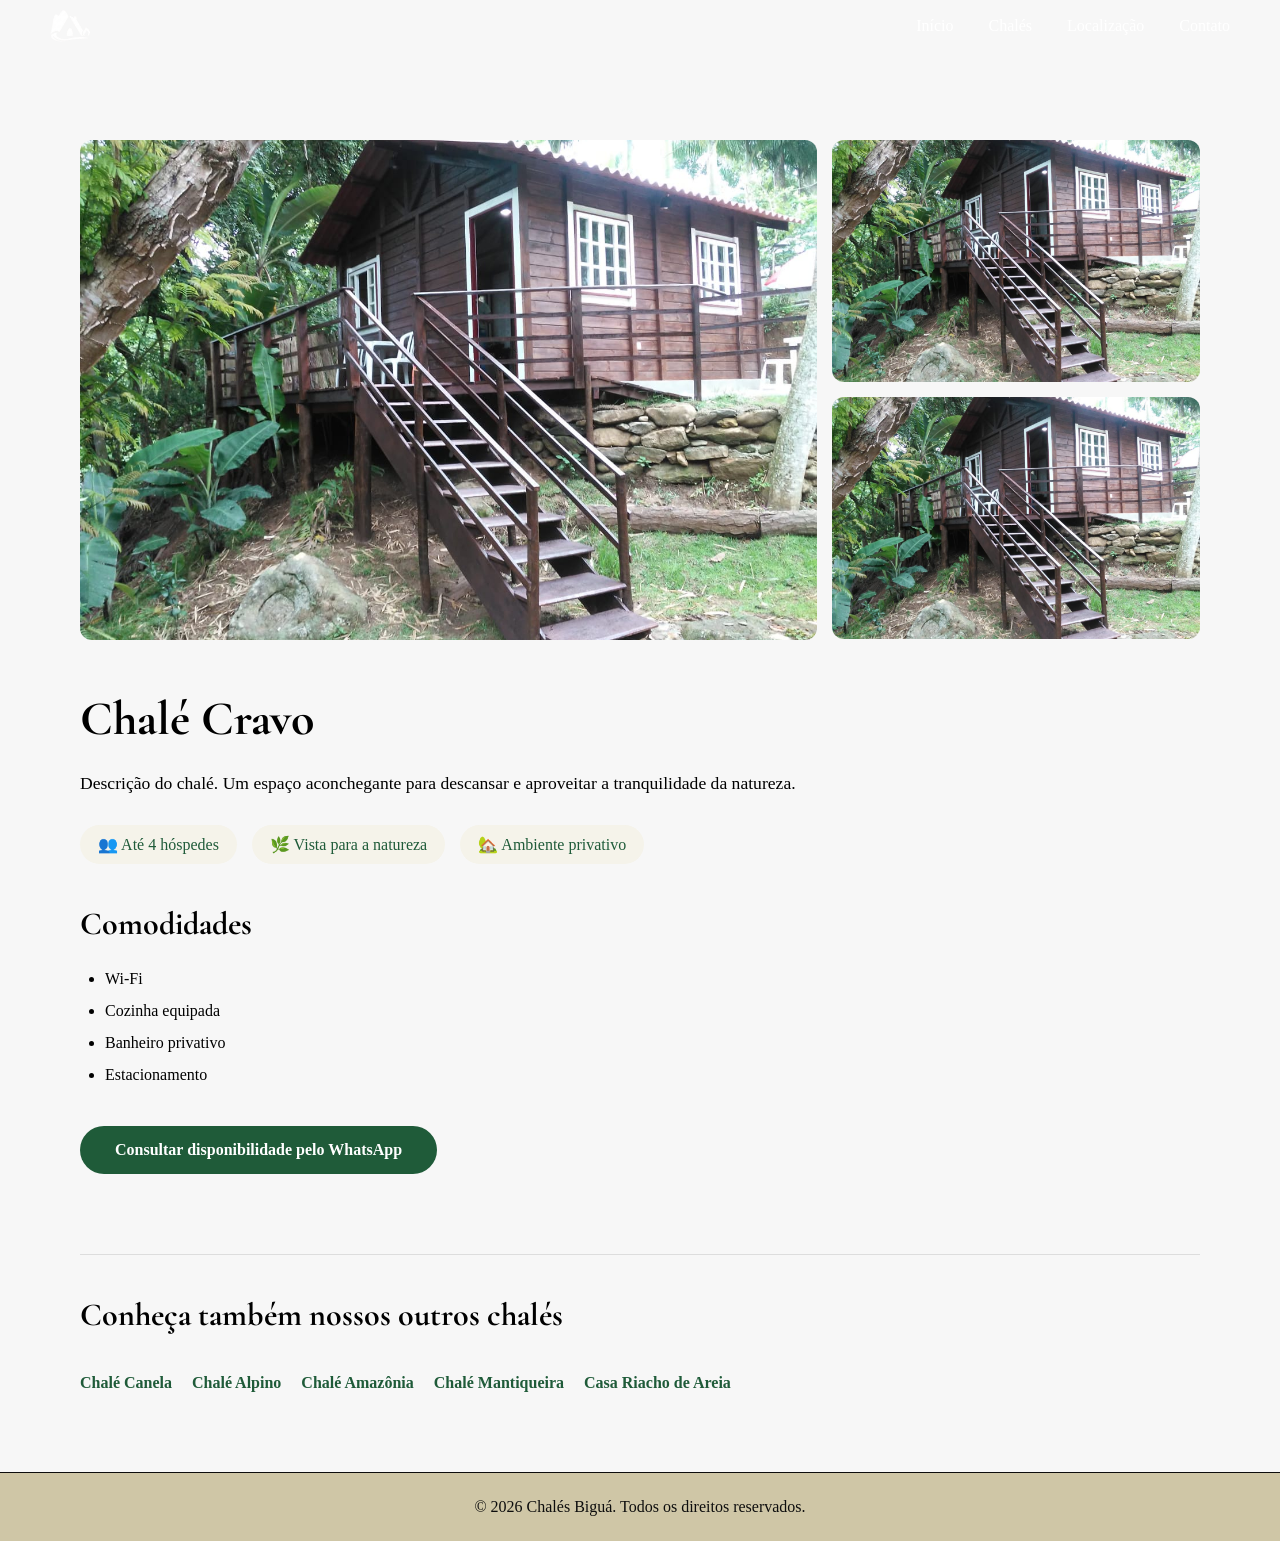
==== chales/chale-1.html @ 27af100e "Cria páginas individuais dos chalés" ====
<!DOCTYPE html>
<html lang="pt-BR">

<head>
    <meta charset="UTF-8">
    <meta name="viewport" content="width=device-width, initial-scale=1.0">

    <title>Chalé 1 | Chalés Biguá</title>

    <meta name="description" content="Conheça o Chalé 1 dos Chalés Biguá, em Delfim Moreira - MG.">

    <link rel="preconnect" href="https://fonts.googleapis.com">
    <link rel="preconnect" href="https://fonts.gstatic.com" crossorigin>
    <link href="https://fonts.googleapis.com/css2?family=Cormorant+Garamond:wght@500;600;700&family=Inter:wght@300;400;500;600&display=swap" rel="stylesheet">

    <link rel="stylesheet" href="../assets/css/style.css">
    <link rel="stylesheet" href="../assets/css/chale-detalhes.css">
</head>

<body>

    <header class="navbar">

        <div class="logo">
            <a href="../index.html">
                <img src="../assets/images/logo-navbar2.png" alt="Chalés Biguá">
            </a>
        </div>

        <nav>
            <a href="../index.html#hero">Início</a>
            <a href="../index.html#chales">Chalés</a>
            <a href="../index.html#location">Localização</a>
            <a href="../index.html#cta">Contato</a>
        </nav>

    </header>

    <main>

        <section class="chale-detalhe">

            <div class="container">

                <div class="chale-galeria">
                    <img src="../assets/images/chale-1.jpg" alt="Foto principal do chalé">

                    <div class="chale-fotos">
                        <img src="../assets/images/chale-1.jpg" alt="Interior do chalé">
                        <img src="../assets/images/chale-1.jpg" alt="Detalhes do chalé">
                    </div>
                </div>

                <div class="chale-informacoes">

                    <h1>Chalé Cravo</h1>

                    <p class="chale-descricao">
                        Descrição do chalé. Um espaço aconchegante para
                        descansar e aproveitar a tranquilidade da natureza.
                    </p>

                    <div class="chale-caracteristicas">
                        <span>👥 Até 4 hóspedes</span>
                        <span>🌿 Vista para a natureza</span>
                        <span>🏡 Ambiente privativo</span>
                    </div>

                    <h2>Comodidades</h2>

                    <ul>
                        <li>Wi-Fi</li>
                        <li>Cozinha equipada</li>
                        <li>Banheiro privativo</li>
                        <li>Estacionamento</li>
                    </ul>

                    <a
                        href="https://wa.me/5535997067958?text=Olá,%20gostaria%20de%20informações%20sobre%20o%20Chalé%201."
                        class="button chale-contato"
                        target="_blank"
                        rel="noopener">
                        Consultar disponibilidade pelo WhatsApp
                    </a>

                </div>

                <div class="outros-chales">

                    <h2>Conheça também nossos outros chalés</h2>

                    <a href="chale-2.html">Chalé Canela</a>
                    <a href="chale-3.html">Chalé Alpino</a>
                    <a href="chale-4.html">Chalé Amazônia</a>
                    <a href="chale-5.html">Chalé Mantiqueira</a>
                    <a href="chale-6.html">Casa Riacho de Areia</a>

                </div>

            </div>

        </section>

    </main>

    <footer class="footer">

        <div class="footer-bottom">
            © 2026 Chalés Biguá. Todos os direitos reservados.
        </div>

    </footer>

    <script src="../assets/js/script.js"></script>

</body>
</html>
---- assets/css/style.css ----
@import url("reset.css");
@import url("navbar.css");
@import url("hero.css");
@import url("about.css");
@import url("chales.css");
@import url("natureza.css");
@import url("location.css");
@import url("cta.css");
@import url("footer.css");
---- assets/css/chale-detalhes.css ----
.chale-detalhe {
    padding: 140px 80px 80px;
    background: var(--color-background);
}

.chale-galeria {
    display: grid;
    grid-template-columns: 2fr 1fr;
    gap: 15px;
    margin-bottom: 50px;
}

.chale-galeria > img {
    width: 100%;
    height: 500px;
    object-fit: cover;
    border-radius: 12px;
}

.chale-fotos {
    display: flex;
    flex-direction: column;
    gap: 15px;
}

.chale-fotos img {
    width: 100%;
    height: 242px;
    object-fit: cover;
    border-radius: 12px;
}

.chale-informacoes {
    max-width: 850px;
}

.chale-informacoes h1 {
    font-size: 3rem;
    margin-bottom: 20px;
}

.chale-descricao {
    font-size: 1.1rem;
    line-height: 1.8;
    margin-bottom: 25px;
}

.chale-caracteristicas {
    display: flex;
    flex-wrap: wrap;
    gap: 15px;
    margin-bottom: 40px;
}

.chale-caracteristicas span {
    background: #F5F3EA;
    color: var(--color-primary);
    padding: 10px 18px;
    border-radius: 30px;
}

.chale-informacoes h2,
.outros-chales h2 {
    font-size: 2rem;
    margin-bottom: 20px;
}

.chale-informacoes ul {
    padding-left: 25px;
    margin-bottom: 35px;
    line-height: 2;
}

.chale-contato {
    background: var(--color-primary);
    color: var(--color-light);
}

.outros-chales {
    margin-top: 80px;
    padding-top: 40px;
    border-top: 1px solid #ddd;
    display: flex;
    flex-wrap: wrap;
    gap: 20px;
}

.outros-chales h2 {
    width: 100%;
}

.outros-chales a {
    color: var(--color-primary);
    text-decoration: none;
    font-weight: 600;
}

.outros-chales a:hover {
    text-decoration: underline;
}

@media (max-width: 768px) {

    .chale-detalhe {
        padding: 110px 20px 50px;
    }

    .chale-galeria {
        grid-template-columns: 1fr;
    }

    .chale-galeria > img {
        height: 300px;
    }

    .chale-fotos {
        flex-direction: row;
    }

    .chale-fotos img {
        height: 130px;
    }

    .chale-informacoes h1 {
        font-size: 2.3rem;
    }

    .chale-descricao {
        font-size: 1rem;
    }

    .chale-caracteristicas {
        flex-direction: column;
    }

    .outros-chales {
        gap: 15px;
    }
}
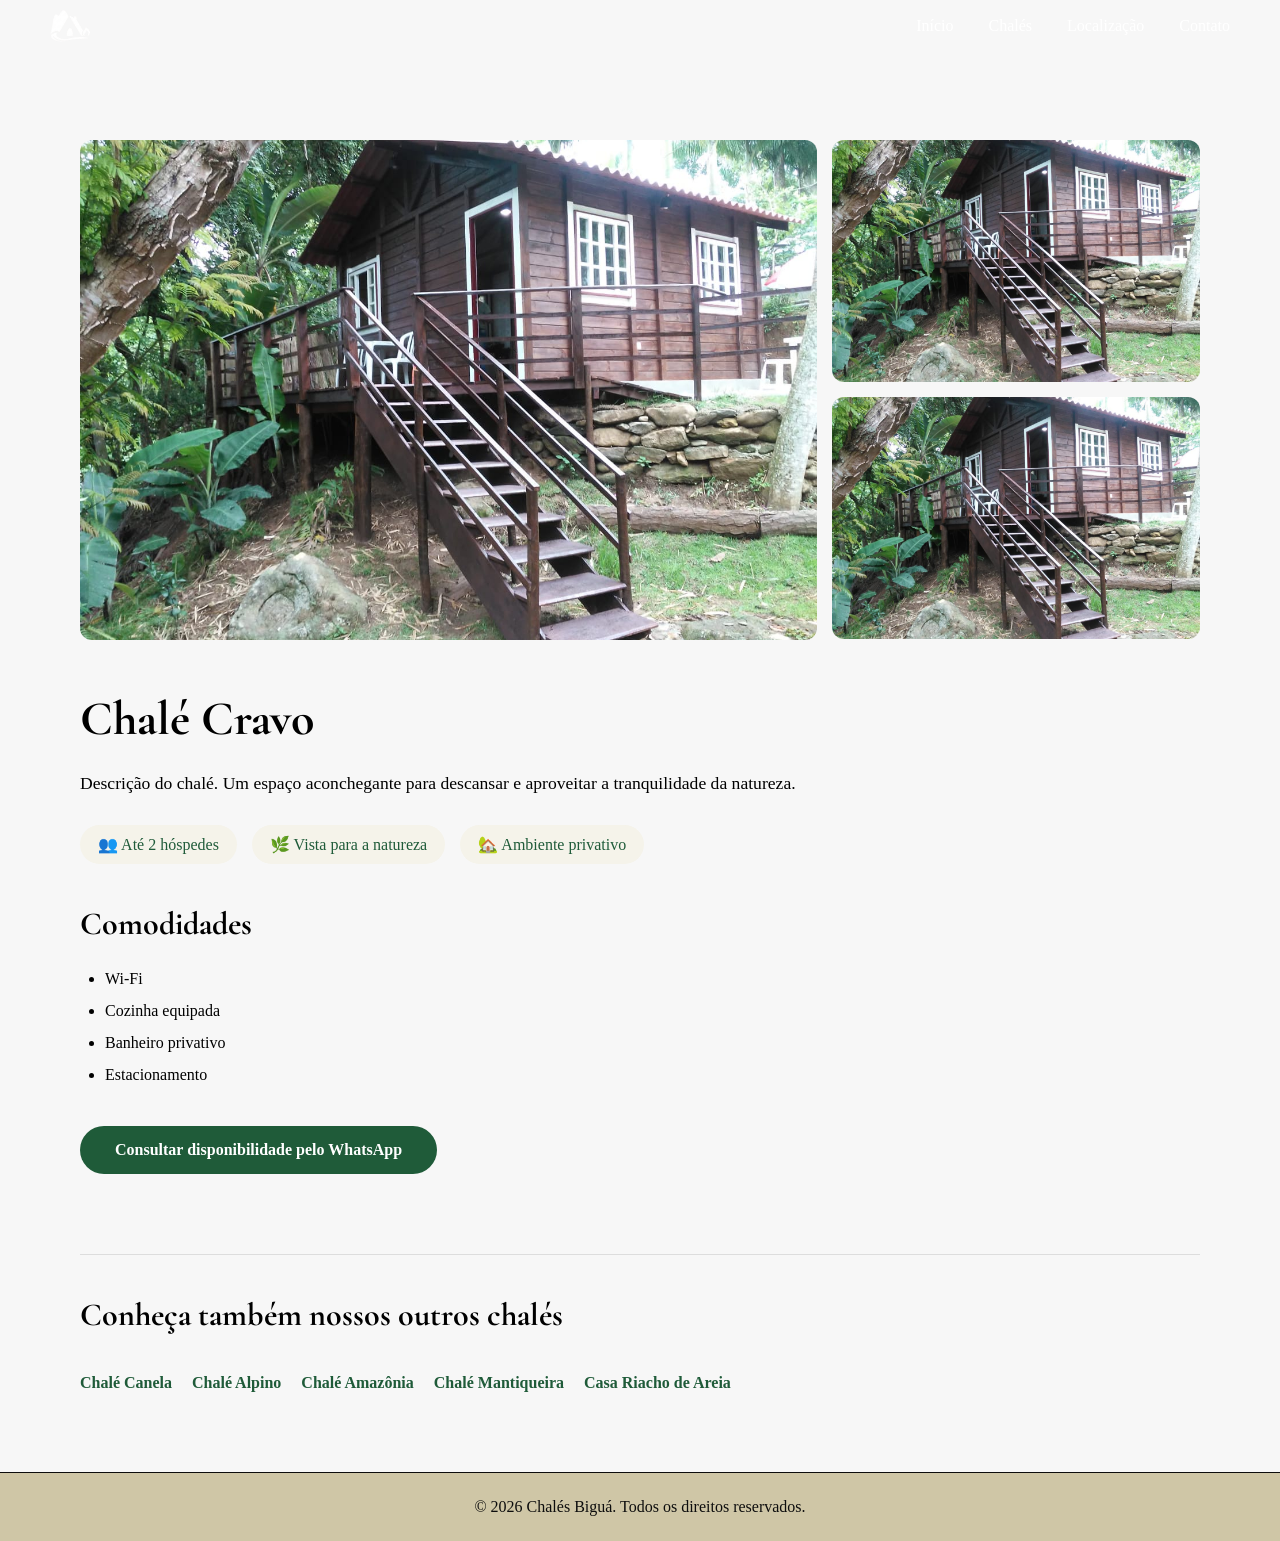
==== commit a33fe8b1: "Atualiza a capa e as informações dos chalés" ====
--- a/chales/chale-1.html
+++ b/chales/chale-1.html
@@ -62,7 +62,7 @@
                     </p>
 
                     <div class="chale-caracteristicas">
-                        <span>👥 Até 4 hóspedes</span>
+                        <span>👥 Até 2 hóspedes</span>
                         <span>🌿 Vista para a natureza</span>
                         <span>🏡 Ambiente privativo</span>
                     </div>
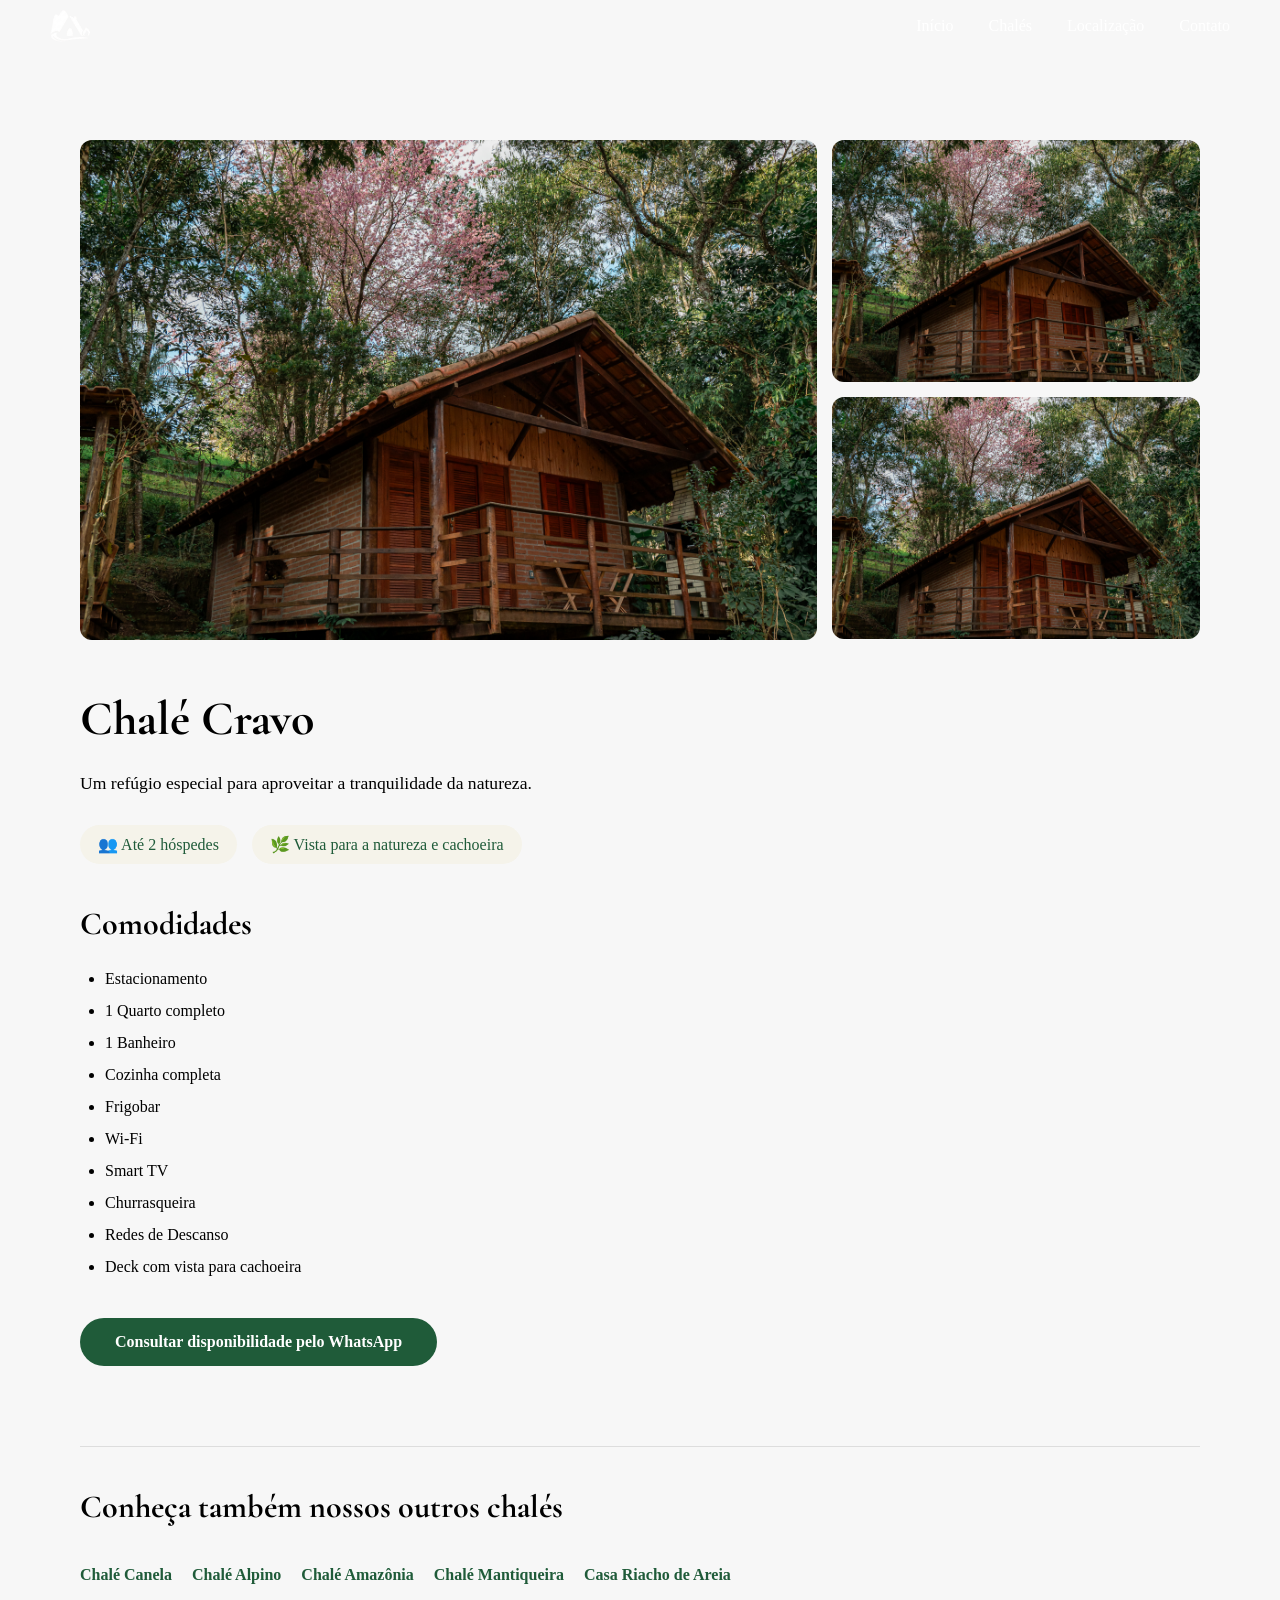
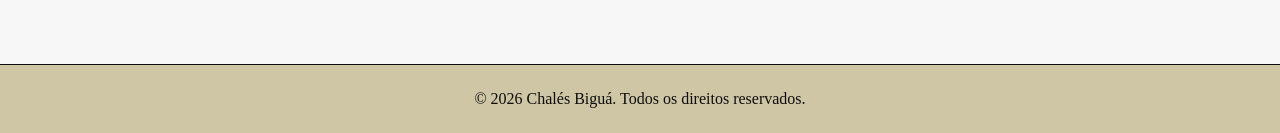
==== commit 8126a52d: "Atualizando páginas dos chalés" ====
--- a/chales/chale-1.html
+++ b/chales/chale-1.html
@@ -6,9 +6,9 @@
     <meta charset="UTF-8">
     <meta name="viewport" content="width=device-width, initial-scale=1.0">
 
-    <title>Chalé 1 | Chalés Biguá</title>
+    <title>Chalé Cravo | Chalés Biguá</title>
 
-    <meta name="description" content="Conheça o Chalé 1 dos Chalés Biguá, em Delfim Moreira - MG.">
+    <meta name="description" content="Conheça o Chalé Cravo dos Chalés Biguá, em Delfim Moreira - MG.">
 
     <link rel="preconnect" href="https://fonts.googleapis.com">
     <link rel="preconnect" href="https://fonts.gstatic.com" crossorigin>
@@ -44,11 +44,11 @@
             <div class="container">
 
                 <div class="chale-galeria">
-                    <img src="../assets/images/chale-1.jpg" alt="Foto principal do chalé">
+                    <img src="../assets/images/chale-cravo-capa.jpg" alt="Foto principal do chalé">
 
                     <div class="chale-fotos">
-                        <img src="../assets/images/chale-1.jpg" alt="Interior do chalé">
-                        <img src="../assets/images/chale-1.jpg" alt="Detalhes do chalé">
+                        <img src="../assets/images/chale-cravo-capa.jpg" alt="Interior do chalé">
+                        <img src="../assets/images/chale-cravo-capa.jpg" alt="Detalhes do chalé">
                     </div>
                 </div>
 
@@ -57,27 +57,31 @@
                     <h1>Chalé Cravo</h1>
 
                     <p class="chale-descricao">
-                        Descrição do chalé. Um espaço aconchegante para
-                        descansar e aproveitar a tranquilidade da natureza.
+                        Um refúgio especial para aproveitar a tranquilidade da natureza.
                     </p>
 
                     <div class="chale-caracteristicas">
                         <span>👥 Até 2 hóspedes</span>
-                        <span>🌿 Vista para a natureza</span>
-                        <span>🏡 Ambiente privativo</span>
+                        <span>🌿 Vista para a natureza e cachoeira</span>
                     </div>
 
                     <h2>Comodidades</h2>
 
                     <ul>
+                        <li>Estacionamento</li>
+                        <li>1 Quarto completo</li>
+                        <li>1 Banheiro</li>
+                        <li>Cozinha completa</li>
+                        <li>Frigobar</li>
                         <li>Wi-Fi</li>
-                        <li>Cozinha equipada</li>
-                        <li>Banheiro privativo</li>
-                        <li>Estacionamento</li>
+                        <li>Smart TV</li>
+                        <li>Churrasqueira</li>
+                        <li>Redes de Descanso</li>
+                        <li>Deck com vista para cachoeira</li>
                     </ul>
 
                     <a
-                        href="https://wa.me/5535997067958?text=Olá,%20gostaria%20de%20informações%20sobre%20o%20Chalé%201."
+                        href="https://wa.me/5535997067958?text=Olá,%20gostaria%20de%20informações%20sobre%20o%20Chalé%20Cravo."
                         class="button chale-contato"
                         target="_blank"
                         rel="noopener">
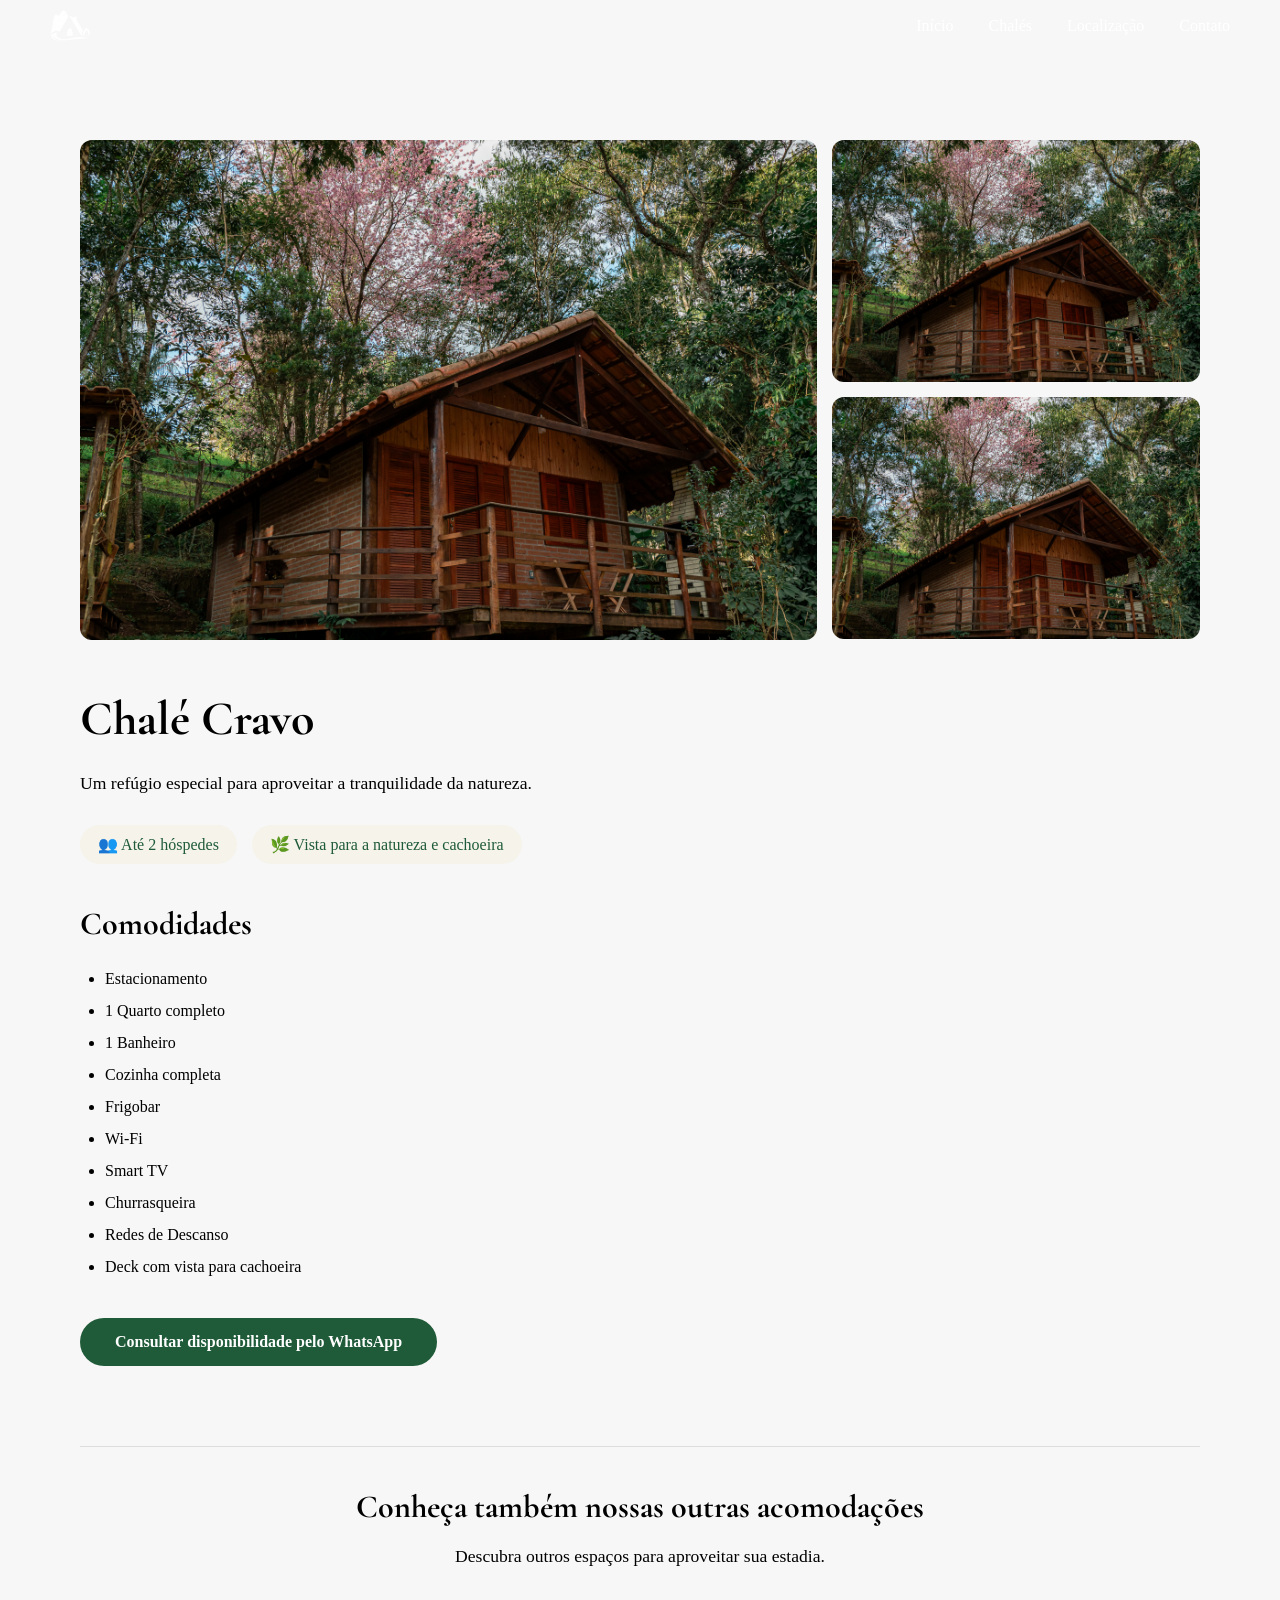
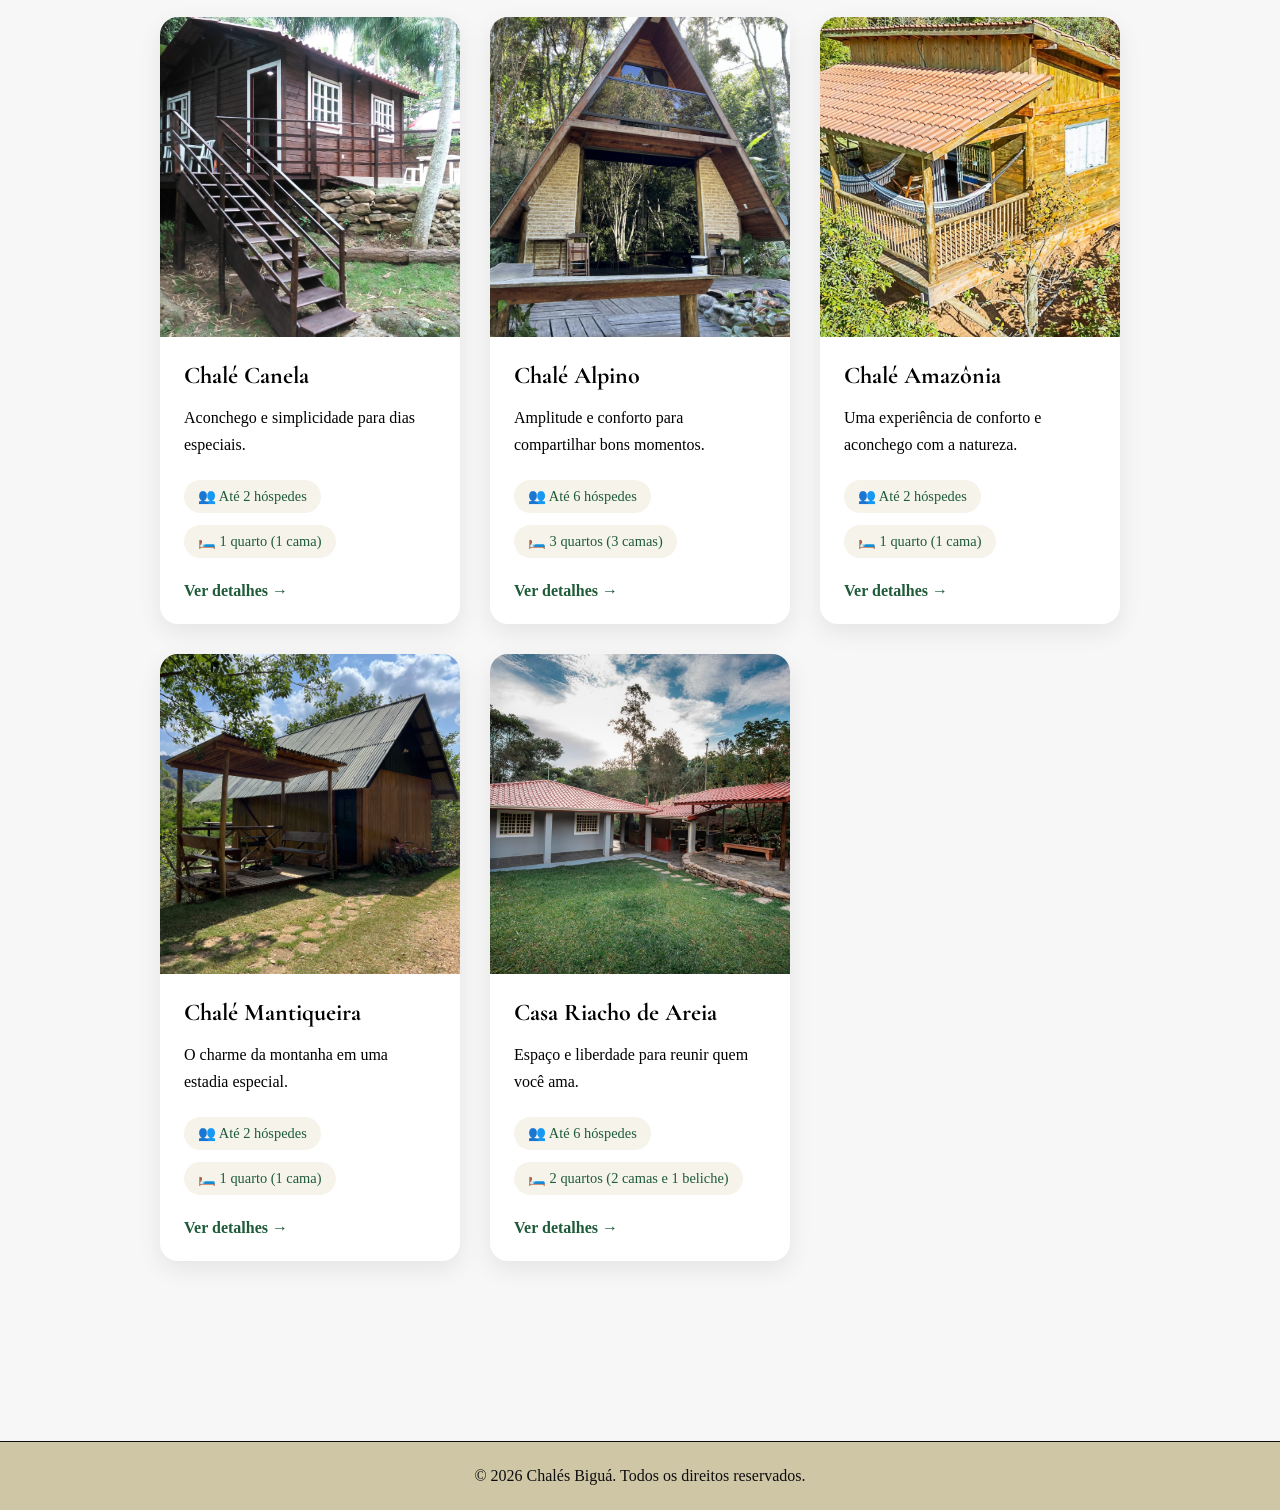
==== commit 110e9c2e: "Criando card de chalés na página dos chalés" ====
--- a/chales/chale-1.html
+++ b/chales/chale-1.html
@@ -90,17 +90,107 @@
 
                 </div>
 
-                <div class="outros-chales">
-
-                    <h2>Conheça também nossos outros chalés</h2>
-
-                    <a href="chale-2.html">Chalé Canela</a>
-                    <a href="chale-3.html">Chalé Alpino</a>
-                    <a href="chale-4.html">Chalé Amazônia</a>
-                    <a href="chale-5.html">Chalé Mantiqueira</a>
-                    <a href="chale-6.html">Casa Riacho de Areia</a>
-
-                </div>
+<!-- Seção: Conheça outras acomodações -->
+<section class="section chales outros-chales">
+
+    <div class="container">
+
+        <div class="section-title">
+            <h2>Conheça também nossas outras acomodações</h2>
+            <p>Descubra outros espaços para aproveitar sua estadia.</p>
+        </div>
+
+        <div class="chales-container">
+
+            <!-- Chalé Canela -->
+            <div class="chale-card">
+                <img src="../assets/images/chale-canela-capa.jpg" alt="Chalé Canela">
+
+                <div class="chale-content">
+                    <h3>Chalé Canela</h3>
+                    <p>Aconchego e simplicidade para dias especiais.</p>
+
+                    <div class="chale-features">
+                        <span>👥 Até 2 hóspedes</span>
+                        <span>🛏️ 1 quarto (1 cama)</span>
+                    </div>
+
+                    <a href="chale-2.html" class="chale-button">Ver detalhes →</a>
+                </div>
+            </div>
+
+            <!-- Chalé Alpino -->
+            <div class="chale-card">
+                <img src="../assets/images/chale-alpino-capa.jpg" alt="Chalé Alpino">
+
+                <div class="chale-content">
+                    <h3>Chalé Alpino</h3>
+                    <p>Amplitude e conforto para compartilhar bons momentos.</p>
+
+                    <div class="chale-features">
+                        <span>👥 Até 6 hóspedes</span>
+                        <span>🛏️ 3 quartos (3 camas)</span>
+                    </div>
+
+                    <a href="chale-3.html" class="chale-button">Ver detalhes →</a>
+                </div>
+            </div>
+
+            <!-- Chalé Amazônia -->
+            <div class="chale-card">
+                <img src="../assets/images/chale-amazonia-capa.JPG" alt="Chalé Amazônia">
+
+                <div class="chale-content">
+                    <h3>Chalé Amazônia</h3>
+                    <p>Uma experiência de conforto e aconchego com a natureza.</p>
+
+                    <div class="chale-features">
+                        <span>👥 Até 2 hóspedes</span>
+                        <span>🛏️ 1 quarto (1 cama)</span>
+                    </div>
+
+                    <a href="chale-4.html" class="chale-button">Ver detalhes →</a>
+                </div>
+            </div>
+
+            <!-- Chalé Mantiqueira -->
+            <div class="chale-card">
+                <img src="../assets/images/chale-mantiqueira-capa.jpg" alt="Chalé Mantiqueira">
+
+                <div class="chale-content">
+                    <h3>Chalé Mantiqueira</h3>
+                    <p>O charme da montanha em uma estadia especial.</p>
+
+                    <div class="chale-features">
+                        <span>👥 Até 2 hóspedes</span>
+                        <span>🛏️ 1 quarto (1 cama)</span>
+                    </div>
+
+                    <a href="chale-5.html" class="chale-button">Ver detalhes →</a>
+                </div>
+            </div>
+
+            <!-- Casa Riacho de Areia -->
+            <div class="chale-card">
+                <img src="../assets/images/casa-riacho-de-areia-capa.JPG" alt="Casa Riacho de Areia">
+
+                <div class="chale-content">
+                    <h3>Casa Riacho de Areia</h3>
+                    <p>Espaço e liberdade para reunir quem você ama.</p>
+
+                    <div class="chale-features">
+                        <span>👥 Até 6 hóspedes</span>
+                        <span>🛏️ 2 quartos (2 camas e 1 beliche)</span>
+                    </div>
+
+                    <a href="chale-6.html" class="chale-button">Ver detalhes →</a>
+                </div>
+            </div>
+
+        </div>
+    </div>
+</section>
+
 
             </div>
 
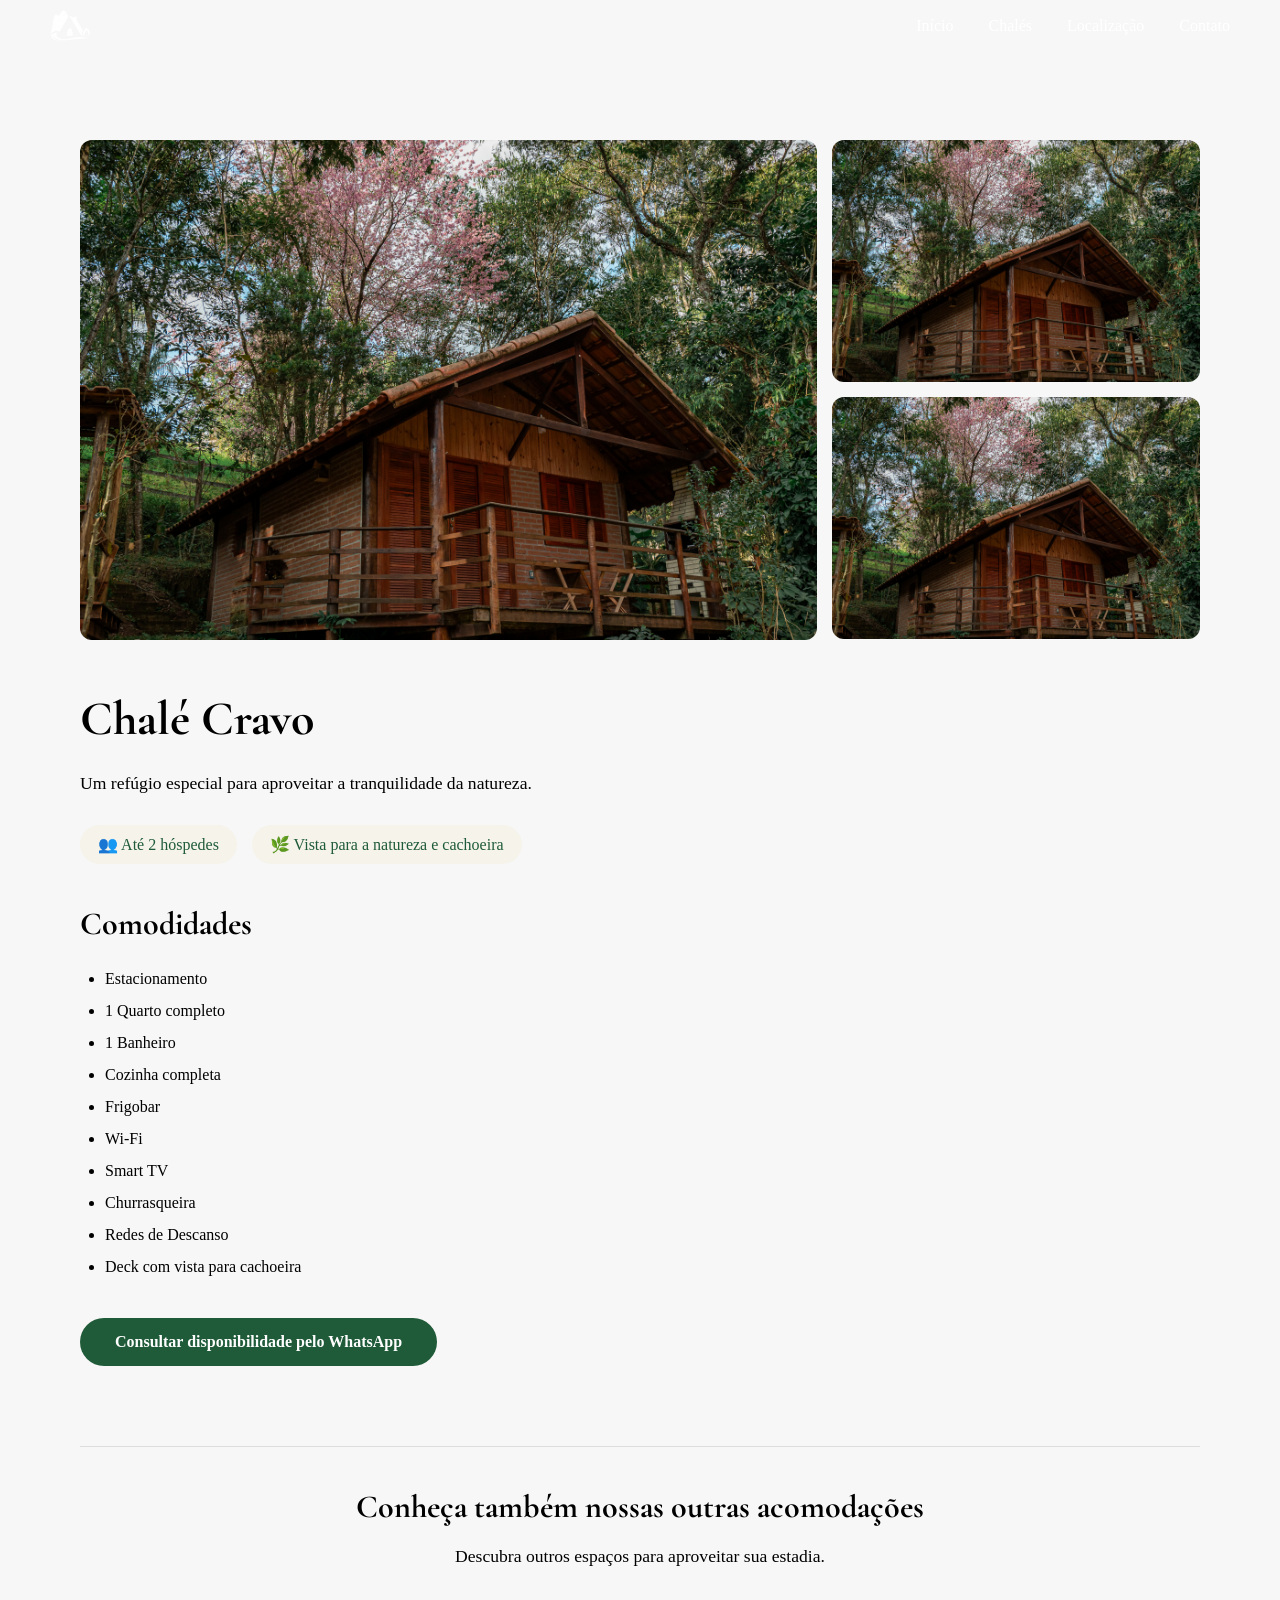
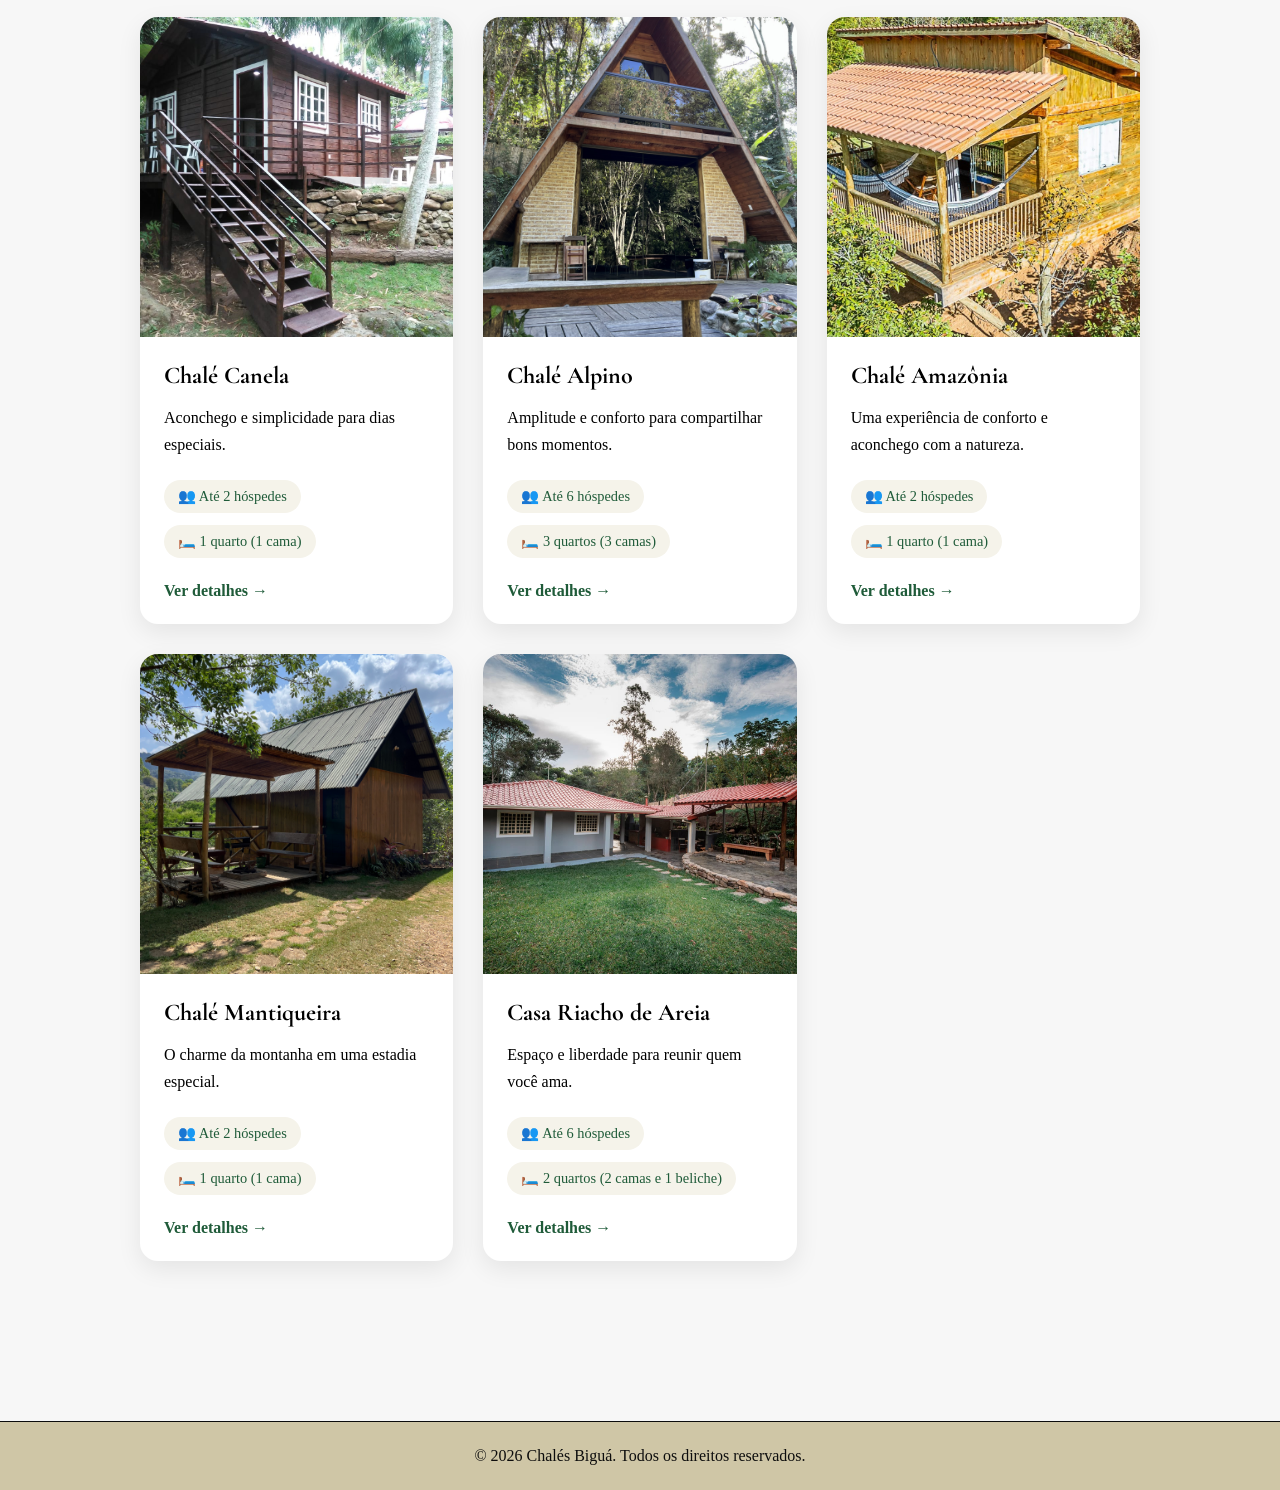
==== commit 7750d070: "Redesenhando parâmetros das seções" ====
--- a/chales/chale-1.html
+++ b/chales/chale-1.html
@@ -100,95 +100,104 @@
             <p>Descubra outros espaços para aproveitar sua estadia.</p>
         </div>
 
-        <div class="chales-container">
-
-            <!-- Chalé Canela -->
-            <div class="chale-card">
-                <img src="../assets/images/chale-canela-capa.jpg" alt="Chalé Canela">
-
-                <div class="chale-content">
-                    <h3>Chalé Canela</h3>
-                    <p>Aconchego e simplicidade para dias especiais.</p>
-
-                    <div class="chale-features">
-                        <span>👥 Até 2 hóspedes</span>
-                        <span>🛏️ 1 quarto (1 cama)</span>
-                    </div>
-
-                    <a href="chale-2.html" class="chale-button">Ver detalhes →</a>
+            <div class="chales-carrossel">
+                <button class="carrossel-arrow carrossel-prev" aria-label="Acomodações anteriores">
+                    &#10094;
+                </button>
+
+                <div class="chales-container">
+
+                    <!-- Chalé Canela -->
+                    <div class="chale-card">
+                        <img src="../assets/images/chale-canela-capa.jpg" alt="Chalé Canela">
+
+                        <div class="chale-content">
+                            <h3>Chalé Canela</h3>
+                            <p>Aconchego e simplicidade para dias especiais.</p>
+
+                            <div class="chale-features">
+                                <span>👥 Até 2 hóspedes</span>
+                                <span>🛏️ 1 quarto (1 cama)</span>
+                            </div>
+
+                            <a href="chale-2.html" class="chale-button">Ver detalhes →</a>
+                        </div>
+                    </div>
+
+                    <!-- Chalé Alpino -->
+                    <div class="chale-card">
+                        <img src="../assets/images/chale-alpino-capa.jpg" alt="Chalé Alpino">
+
+                        <div class="chale-content">
+                            <h3>Chalé Alpino</h3>
+                            <p>Amplitude e conforto para compartilhar bons momentos.</p>
+
+                            <div class="chale-features">
+                                <span>👥 Até 6 hóspedes</span>
+                                <span>🛏️ 3 quartos (3 camas)</span>
+                            </div>
+
+                            <a href="chale-3.html" class="chale-button">Ver detalhes →</a>
+                        </div>
+                    </div>
+
+                    <!-- Chalé Amazônia -->
+                    <div class="chale-card">
+                        <img src="../assets/images/chale-amazonia-capa.JPG" alt="Chalé Amazônia">
+
+                        <div class="chale-content">
+                            <h3>Chalé Amazônia</h3>
+                            <p>Uma experiência de conforto e aconchego com a natureza.</p>
+
+                            <div class="chale-features">
+                                <span>👥 Até 2 hóspedes</span>
+                                <span>🛏️ 1 quarto (1 cama)</span>
+                            </div>
+
+                            <a href="chale-4.html" class="chale-button">Ver detalhes →</a>
+                        </div>
+                    </div>
+
+                    <!-- Chalé Mantiqueira -->
+                    <div class="chale-card">
+                        <img src="../assets/images/chale-mantiqueira-capa.jpg" alt="Chalé Mantiqueira">
+
+                        <div class="chale-content">
+                            <h3>Chalé Mantiqueira</h3>
+                            <p>O charme da montanha em uma estadia especial.</p>
+
+                            <div class="chale-features">
+                                <span>👥 Até 2 hóspedes</span>
+                                <span>🛏️ 1 quarto (1 cama)</span>
+                            </div>
+
+                            <a href="chale-5.html" class="chale-button">Ver detalhes →</a>
+                        </div>
+                    </div>
+
+                    <!-- Casa Riacho de Areia -->
+                    <div class="chale-card">
+                        <img src="../assets/images/casa-riacho-de-areia-capa.JPG" alt="Casa Riacho de Areia">
+
+                        <div class="chale-content">
+                            <h3>Casa Riacho de Areia</h3>
+                            <p>Espaço e liberdade para reunir quem você ama.</p>
+
+                            <div class="chale-features">
+                                <span>👥 Até 6 hóspedes</span>
+                                <span>🛏️ 2 quartos (2 camas e 1 beliche)</span>
+                            </div>
+
+                            <a href="chale-6.html" class="chale-button">Ver detalhes →</a>
+                        </div>
+                    </div>
                 </div>
+                
+                <button class="carrossel-arrow carrossel-next" aria-label="Próximas acomodações">
+                    &#10095;
+                </button>
             </div>
-
-            <!-- Chalé Alpino -->
-            <div class="chale-card">
-                <img src="../assets/images/chale-alpino-capa.jpg" alt="Chalé Alpino">
-
-                <div class="chale-content">
-                    <h3>Chalé Alpino</h3>
-                    <p>Amplitude e conforto para compartilhar bons momentos.</p>
-
-                    <div class="chale-features">
-                        <span>👥 Até 6 hóspedes</span>
-                        <span>🛏️ 3 quartos (3 camas)</span>
-                    </div>
-
-                    <a href="chale-3.html" class="chale-button">Ver detalhes →</a>
-                </div>
-            </div>
-
-            <!-- Chalé Amazônia -->
-            <div class="chale-card">
-                <img src="../assets/images/chale-amazonia-capa.JPG" alt="Chalé Amazônia">
-
-                <div class="chale-content">
-                    <h3>Chalé Amazônia</h3>
-                    <p>Uma experiência de conforto e aconchego com a natureza.</p>
-
-                    <div class="chale-features">
-                        <span>👥 Até 2 hóspedes</span>
-                        <span>🛏️ 1 quarto (1 cama)</span>
-                    </div>
-
-                    <a href="chale-4.html" class="chale-button">Ver detalhes →</a>
-                </div>
-            </div>
-
-            <!-- Chalé Mantiqueira -->
-            <div class="chale-card">
-                <img src="../assets/images/chale-mantiqueira-capa.jpg" alt="Chalé Mantiqueira">
-
-                <div class="chale-content">
-                    <h3>Chalé Mantiqueira</h3>
-                    <p>O charme da montanha em uma estadia especial.</p>
-
-                    <div class="chale-features">
-                        <span>👥 Até 2 hóspedes</span>
-                        <span>🛏️ 1 quarto (1 cama)</span>
-                    </div>
-
-                    <a href="chale-5.html" class="chale-button">Ver detalhes →</a>
-                </div>
-            </div>
-
-            <!-- Casa Riacho de Areia -->
-            <div class="chale-card">
-                <img src="../assets/images/casa-riacho-de-areia-capa.JPG" alt="Casa Riacho de Areia">
-
-                <div class="chale-content">
-                    <h3>Casa Riacho de Areia</h3>
-                    <p>Espaço e liberdade para reunir quem você ama.</p>
-
-                    <div class="chale-features">
-                        <span>👥 Até 6 hóspedes</span>
-                        <span>🛏️ 2 quartos (2 camas e 1 beliche)</span>
-                    </div>
-
-                    <a href="chale-6.html" class="chale-button">Ver detalhes →</a>
-                </div>
-            </div>
-
-        </div>
-    </div>
+        </div>
 </section>
 
 
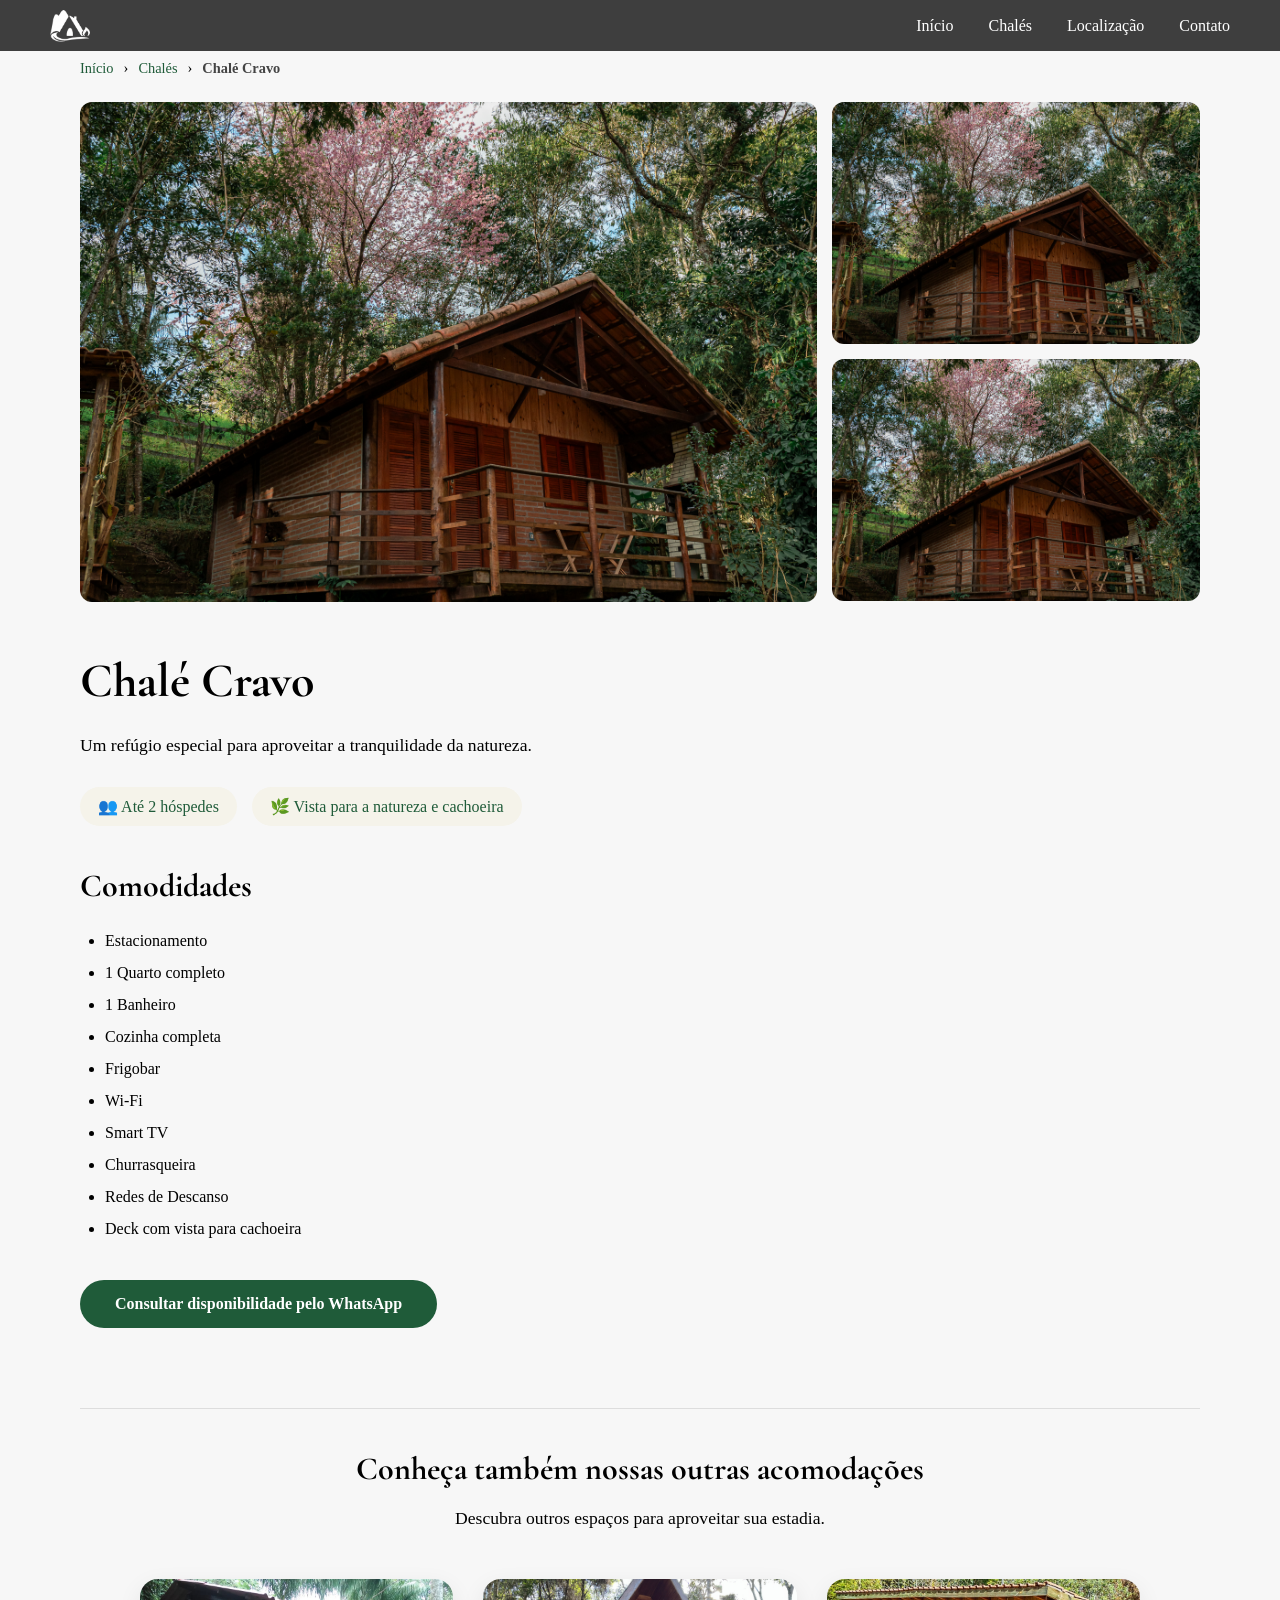
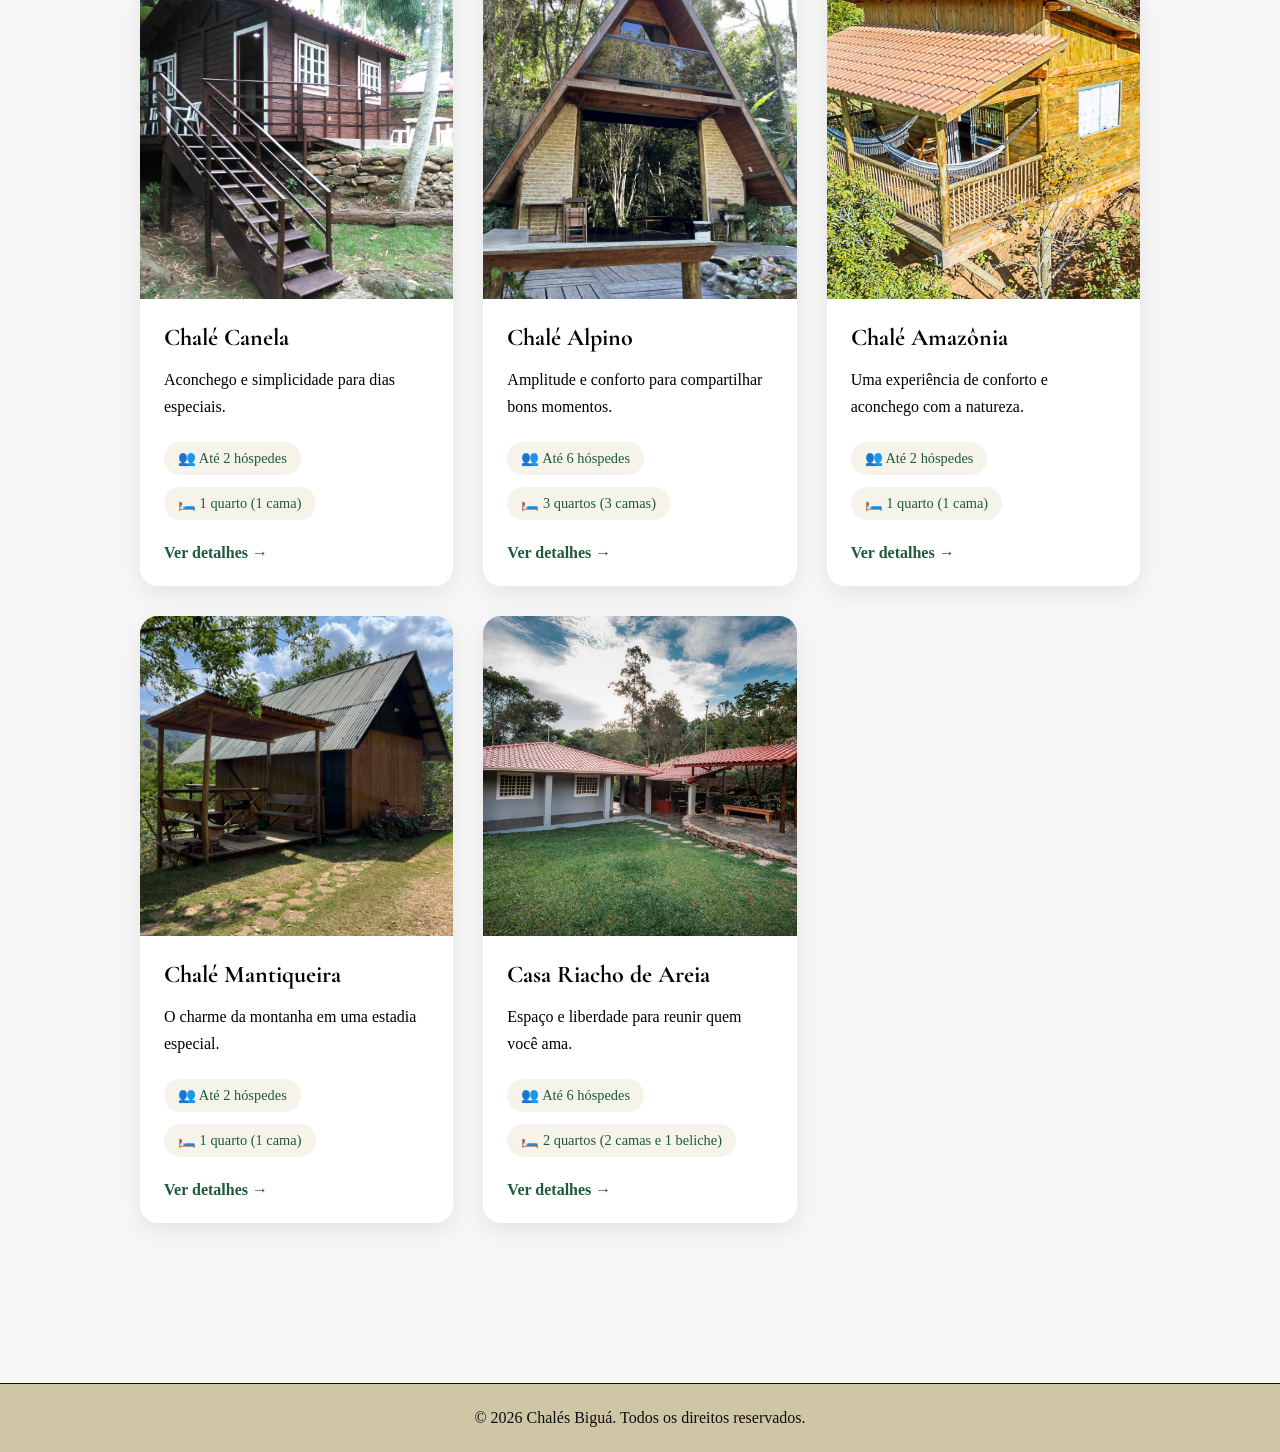
==== commit a87660b9: "Ajustes nas seções about e navbar" ====
--- a/chales/chale-1.html
+++ b/chales/chale-1.html
@@ -1,221 +1,224 @@
-
 <!DOCTYPE html>
 <html lang="pt-BR">
 
-<head>
-    <meta charset="UTF-8">
-    <meta name="viewport" content="width=device-width, initial-scale=1.0">
-
-    <title>Chalé Cravo | Chalés Biguá</title>
-
-    <meta name="description" content="Conheça o Chalé Cravo dos Chalés Biguá, em Delfim Moreira - MG.">
-
-    <link rel="preconnect" href="https://fonts.googleapis.com">
-    <link rel="preconnect" href="https://fonts.gstatic.com" crossorigin>
-    <link href="https://fonts.googleapis.com/css2?family=Cormorant+Garamond:wght@500;600;700&family=Inter:wght@300;400;500;600&display=swap" rel="stylesheet">
-
-    <link rel="stylesheet" href="../assets/css/style.css">
-    <link rel="stylesheet" href="../assets/css/chale-detalhes.css">
-</head>
-
-<body>
-
-    <header class="navbar">
-
-        <div class="logo">
-            <a href="../index.html">
-                <img src="../assets/images/logo-navbar2.png" alt="Chalés Biguá">
-            </a>
-        </div>
-
-        <nav>
-            <a href="../index.html#hero">Início</a>
-            <a href="../index.html#chales">Chalés</a>
-            <a href="../index.html#location">Localização</a>
-            <a href="../index.html#cta">Contato</a>
-        </nav>
-
-    </header>
-
-    <main>
-
-        <section class="chale-detalhe">
-
-            <div class="container">
-
-                <div class="chale-galeria">
-                    <img src="../assets/images/chale-cravo-capa.jpg" alt="Foto principal do chalé">
-
-                    <div class="chale-fotos">
-                        <img src="../assets/images/chale-cravo-capa.jpg" alt="Interior do chalé">
-                        <img src="../assets/images/chale-cravo-capa.jpg" alt="Detalhes do chalé">
-                    </div>
-                </div>
-
-                <div class="chale-informacoes">
-
-                    <h1>Chalé Cravo</h1>
-
-                    <p class="chale-descricao">
-                        Um refúgio especial para aproveitar a tranquilidade da natureza.
-                    </p>
-
-                    <div class="chale-caracteristicas">
-                        <span>👥 Até 2 hóspedes</span>
-                        <span>🌿 Vista para a natureza e cachoeira</span>
-                    </div>
-
-                    <h2>Comodidades</h2>
-
-                    <ul>
-                        <li>Estacionamento</li>
-                        <li>1 Quarto completo</li>
-                        <li>1 Banheiro</li>
-                        <li>Cozinha completa</li>
-                        <li>Frigobar</li>
-                        <li>Wi-Fi</li>
-                        <li>Smart TV</li>
-                        <li>Churrasqueira</li>
-                        <li>Redes de Descanso</li>
-                        <li>Deck com vista para cachoeira</li>
-                    </ul>
-
-                    <a
-                        href="https://wa.me/5535997067958?text=Olá,%20gostaria%20de%20informações%20sobre%20o%20Chalé%20Cravo."
-                        class="button chale-contato"
-                        target="_blank"
-                        rel="noopener">
-                        Consultar disponibilidade pelo WhatsApp
-                    </a>
-
-                </div>
-
-<!-- Seção: Conheça outras acomodações -->
-<section class="section chales outros-chales">
-
-    <div class="container">
-
-        <div class="section-title">
-            <h2>Conheça também nossas outras acomodações</h2>
-            <p>Descubra outros espaços para aproveitar sua estadia.</p>
-        </div>
-
-            <div class="chales-carrossel">
-                <button class="carrossel-arrow carrossel-prev" aria-label="Acomodações anteriores">
-                    &#10094;
-                </button>
-
-                <div class="chales-container">
-
-                    <!-- Chalé Canela -->
-                    <div class="chale-card">
-                        <img src="../assets/images/chale-canela-capa.jpg" alt="Chalé Canela">
-
-                        <div class="chale-content">
-                            <h3>Chalé Canela</h3>
-                            <p>Aconchego e simplicidade para dias especiais.</p>
-
-                            <div class="chale-features">
-                                <span>👥 Até 2 hóspedes</span>
-                                <span>🛏️ 1 quarto (1 cama)</span>
-                            </div>
-
-                            <a href="chale-2.html" class="chale-button">Ver detalhes →</a>
+    <head>
+        <meta charset="UTF-8">
+        <meta name="viewport" content="width=device-width, initial-scale=1.0">
+
+        <title>Chalé Cravo | Chalés Biguá</title>
+
+        <meta name="description" content="Conheça o Chalé Cravo dos Chalés Biguá, em Delfim Moreira - MG.">
+
+        <link rel="preconnect" href="https://fonts.googleapis.com">
+        <link rel="preconnect" href="https://fonts.gstatic.com" crossorigin>
+        <link href="https://fonts.googleapis.com/css2?family=Cormorant+Garamond:wght@500;600;700&family=Inter:wght@300;400;500;600&display=swap" rel="stylesheet">
+
+        <link rel="stylesheet" href="../assets/css/style.css">
+        <link rel="stylesheet" href="../assets/css/chale-detalhes.css">
+    </head>
+
+    <body>
+
+        <header class="navbar navbar-interna">
+
+            <div class="logo">
+                <a href="../index.html">
+                    <img src="../assets/images/logo-navbar2.png" alt="Chalés Biguá">
+                </a>
+            </div>
+
+            <nav>
+                <a href="../index.html#hero">Início</a>
+                <a href="../index.html#chales">Chalés</a>
+                <a href="../index.html#location">Localização</a>
+                <a href="../index.html#cta">Contato</a>
+            </nav>
+
+        </header>
+
+        <main>
+
+            <section class="chale-detalhe">
+
+                <nav class="breadcrumb" aria-label="Navegação">
+                    <a href="../index.html">Início</a>
+                    <span>›</span>
+                    <a href="../index.html#chales">Chalés</a>
+                    <span>›</span>
+                    <span class="current">Chalé Cravo</span>
+                </nav>
+
+                <div class="container">
+
+                    <div class="chale-galeria">
+                        <img src="../assets/images/chale-cravo-capa.jpg" alt="Foto principal do chalé">
+
+                        <div class="chale-fotos">
+                            <img src="../assets/images/chale-cravo-capa.jpg" alt="Interior do chalé">
+                            <img src="../assets/images/chale-cravo-capa.jpg" alt="Detalhes do chalé">
                         </div>
                     </div>
 
-                    <!-- Chalé Alpino -->
-                    <div class="chale-card">
-                        <img src="../assets/images/chale-alpino-capa.jpg" alt="Chalé Alpino">
-
-                        <div class="chale-content">
-                            <h3>Chalé Alpino</h3>
-                            <p>Amplitude e conforto para compartilhar bons momentos.</p>
-
-                            <div class="chale-features">
-                                <span>👥 Até 6 hóspedes</span>
-                                <span>🛏️ 3 quartos (3 camas)</span>
+                    <div class="chale-informacoes">
+
+                        <h1>Chalé Cravo</h1>
+
+                        <p class="chale-descricao">
+                            Um refúgio especial para aproveitar a tranquilidade da natureza.
+                        </p>
+
+                        <div class="chale-caracteristicas">
+                            <span>👥 Até 2 hóspedes</span>
+                            <span>🌿 Vista para a natureza e cachoeira</span>
+                        </div>
+
+                        <h2>Comodidades</h2>
+
+                        <ul>
+                            <li>Estacionamento</li>
+                            <li>1 Quarto completo</li>
+                            <li>1 Banheiro</li>
+                            <li>Cozinha completa</li>
+                            <li>Frigobar</li>
+                            <li>Wi-Fi</li>
+                            <li>Smart TV</li>
+                            <li>Churrasqueira</li>
+                            <li>Redes de Descanso</li>
+                            <li>Deck com vista para cachoeira</li>
+                        </ul>
+
+                        <a
+                            href="https://wa.me/5535997069226?text=Olá,%20gostaria%20de%20informações%20sobre%20o%20Chalé%20Cravo."
+                            class="button chale-contato"
+                            target="_blank"
+                            rel="noopener">
+                            Consultar disponibilidade pelo WhatsApp
+                        </a>
+
+                    </div>
+
+                    <!-- Seção: Conheça outras acomodações -->
+                    <section class="section chales outros-chales">
+
+                        <div class="container">
+
+                            <div class="section-title">
+                                <h2>Conheça também nossas outras acomodações</h2>
+                                <p>Descubra outros espaços para aproveitar sua estadia.</p>
                             </div>
 
-                            <a href="chale-3.html" class="chale-button">Ver detalhes →</a>
+                            <div class="chales-carrossel">
+                                <button class="carrossel-arrow carrossel-prev" aria-label="Acomodações anteriores">
+                                    &#10094;
+                                </button>
+
+                                <div class="chales-container">
+
+                                    <!-- Chalé Canela -->
+                                    <div class="chale-card">
+                                        <img src="../assets/images/chale-canela-capa.jpg" alt="Chalé Canela">
+
+                                        <div class="chale-content">
+                                            <h3>Chalé Canela</h3>
+                                            <p>Aconchego e simplicidade para dias especiais.</p>
+
+                                            <div class="chale-features">
+                                                <span>👥 Até 2 hóspedes</span>
+                                                <span>🛏️ 1 quarto (1 cama)</span>
+                                            </div>
+
+                                            <a href="chale-2.html" class="chale-button">Ver detalhes →</a>
+                                        </div>
+                                    </div>
+
+                                    <!-- Chalé Alpino -->
+                                    <div class="chale-card">
+                                        <img src="../assets/images/chale-alpino-capa.jpg" alt="Chalé Alpino">
+
+                                        <div class="chale-content">
+                                            <h3>Chalé Alpino</h3>
+                                            <p>Amplitude e conforto para compartilhar bons momentos.</p>
+
+                                            <div class="chale-features">
+                                                <span>👥 Até 6 hóspedes</span>
+                                                <span>🛏️ 3 quartos (3 camas)</span>
+                                            </div>
+
+                                            <a href="chale-3.html" class="chale-button">Ver detalhes →</a>
+                                        </div>
+                                    </div>
+
+                                    <!-- Chalé Amazônia -->
+                                    <div class="chale-card">
+                                        <img src="../assets/images/chale-amazonia-capa.JPG" alt="Chalé Amazônia">
+
+                                        <div class="chale-content">
+                                            <h3>Chalé Amazônia</h3>
+                                            <p>Uma experiência de conforto e aconchego com a natureza.</p>
+
+                                            <div class="chale-features">
+                                                <span>👥 Até 2 hóspedes</span>
+                                                <span>🛏️ 1 quarto (1 cama)</span>
+                                            </div>
+
+                                            <a href="chale-4.html" class="chale-button">Ver detalhes →</a>
+                                        </div>
+                                    </div>
+
+                                    <!-- Chalé Mantiqueira -->
+                                    <div class="chale-card">
+                                        <img src="../assets/images/chale-mantiqueira-capa.jpg" alt="Chalé Mantiqueira">
+
+                                        <div class="chale-content">
+                                            <h3>Chalé Mantiqueira</h3>
+                                            <p>O charme da montanha em uma estadia especial.</p>
+
+                                            <div class="chale-features">
+                                                <span>👥 Até 2 hóspedes</span>
+                                                <span>🛏️ 1 quarto (1 cama)</span>
+                                            </div>
+
+                                            <a href="chale-5.html" class="chale-button">Ver detalhes →</a>
+                                        </div>
+                                    </div>
+
+                                    <!-- Casa Riacho de Areia -->
+                                    <div class="chale-card">
+                                        <img src="../assets/images/casa-riacho-de-areia-capa.JPG" alt="Casa Riacho de Areia">
+
+                                        <div class="chale-content">
+                                            <h3>Casa Riacho de Areia</h3>
+                                            <p>Espaço e liberdade para reunir quem você ama.</p>
+
+                                            <div class="chale-features">
+                                                <span>👥 Até 6 hóspedes</span>
+                                                <span>🛏️ 2 quartos (2 camas e 1 beliche)</span>
+                                            </div>
+
+                                            <a href="chale-6.html" class="chale-button">Ver detalhes →</a>
+                                        </div>
+                                    </div>
+                                </div>
+                                
+                                <button class="carrossel-arrow carrossel-next" aria-label="Próximas acomodações">
+                                    &#10095;
+                                </button>
+                            </div>
                         </div>
-                    </div>
-
-                    <!-- Chalé Amazônia -->
-                    <div class="chale-card">
-                        <img src="../assets/images/chale-amazonia-capa.JPG" alt="Chalé Amazônia">
-
-                        <div class="chale-content">
-                            <h3>Chalé Amazônia</h3>
-                            <p>Uma experiência de conforto e aconchego com a natureza.</p>
-
-                            <div class="chale-features">
-                                <span>👥 Até 2 hóspedes</span>
-                                <span>🛏️ 1 quarto (1 cama)</span>
-                            </div>
-
-                            <a href="chale-4.html" class="chale-button">Ver detalhes →</a>
-                        </div>
-                    </div>
-
-                    <!-- Chalé Mantiqueira -->
-                    <div class="chale-card">
-                        <img src="../assets/images/chale-mantiqueira-capa.jpg" alt="Chalé Mantiqueira">
-
-                        <div class="chale-content">
-                            <h3>Chalé Mantiqueira</h3>
-                            <p>O charme da montanha em uma estadia especial.</p>
-
-                            <div class="chale-features">
-                                <span>👥 Até 2 hóspedes</span>
-                                <span>🛏️ 1 quarto (1 cama)</span>
-                            </div>
-
-                            <a href="chale-5.html" class="chale-button">Ver detalhes →</a>
-                        </div>
-                    </div>
-
-                    <!-- Casa Riacho de Areia -->
-                    <div class="chale-card">
-                        <img src="../assets/images/casa-riacho-de-areia-capa.JPG" alt="Casa Riacho de Areia">
-
-                        <div class="chale-content">
-                            <h3>Casa Riacho de Areia</h3>
-                            <p>Espaço e liberdade para reunir quem você ama.</p>
-
-                            <div class="chale-features">
-                                <span>👥 Até 6 hóspedes</span>
-                                <span>🛏️ 2 quartos (2 camas e 1 beliche)</span>
-                            </div>
-
-                            <a href="chale-6.html" class="chale-button">Ver detalhes →</a>
-                        </div>
-                    </div>
+                    </section>
                 </div>
-                
-                <button class="carrossel-arrow carrossel-next" aria-label="Próximas acomodações">
-                    &#10095;
-                </button>
+            </section>
+        </main>
+
+        <footer class="footer">
+
+            <div class="footer-bottom">
+                © 2026 Chalés Biguá. Todos os direitos reservados.
             </div>
-        </div>
-</section>
-
-
-            </div>
-
-        </section>
-
-    </main>
-
-    <footer class="footer">
-
-        <div class="footer-bottom">
-            © 2026 Chalés Biguá. Todos os direitos reservados.
-        </div>
-
-    </footer>
-
-    <script src="../assets/js/script.js"></script>
-
-</body>
+
+        </footer>
+
+        <script src="../assets/js/script.js"></script>
+
+    </body>
 </html>
--- a/assets/css/chale-detalhes.css
+++ b/assets/css/chale-detalhes.css
@@ -1,6 +1,6 @@
 
 .chale-detalhe {
-    padding: 140px 80px 80px;
+    padding: 60px 80px 80px;
     background: var(--color-background);
 }
 
@@ -103,7 +103,7 @@
 @media (max-width: 768px) {
 
     .chale-detalhe {
-        padding: 110px 20px 50px;
+        padding: 60px 20px 50px;
     }
 
     .chale-galeria {
@@ -138,3 +138,27 @@
         gap: 15px;
     }
 }
+
+/*Estilo do breadcrumb (trilha de navegação das páginas dos chalés)*/
+.breadcrumb {
+    display: flex;
+    align-items: center;
+    flex-wrap: wrap;
+    gap: 10px;
+    margin-bottom: 25px;
+    font-size: 0.9rem;
+}
+
+.breadcrumb a {
+    color: var(--color-primary);
+    text-decoration: none;
+}
+
+.breadcrumb a:hover {
+    text-decoration: underline;
+}
+
+.breadcrumb .current {
+    color: var(--color-text);
+    font-weight: 600;
+}
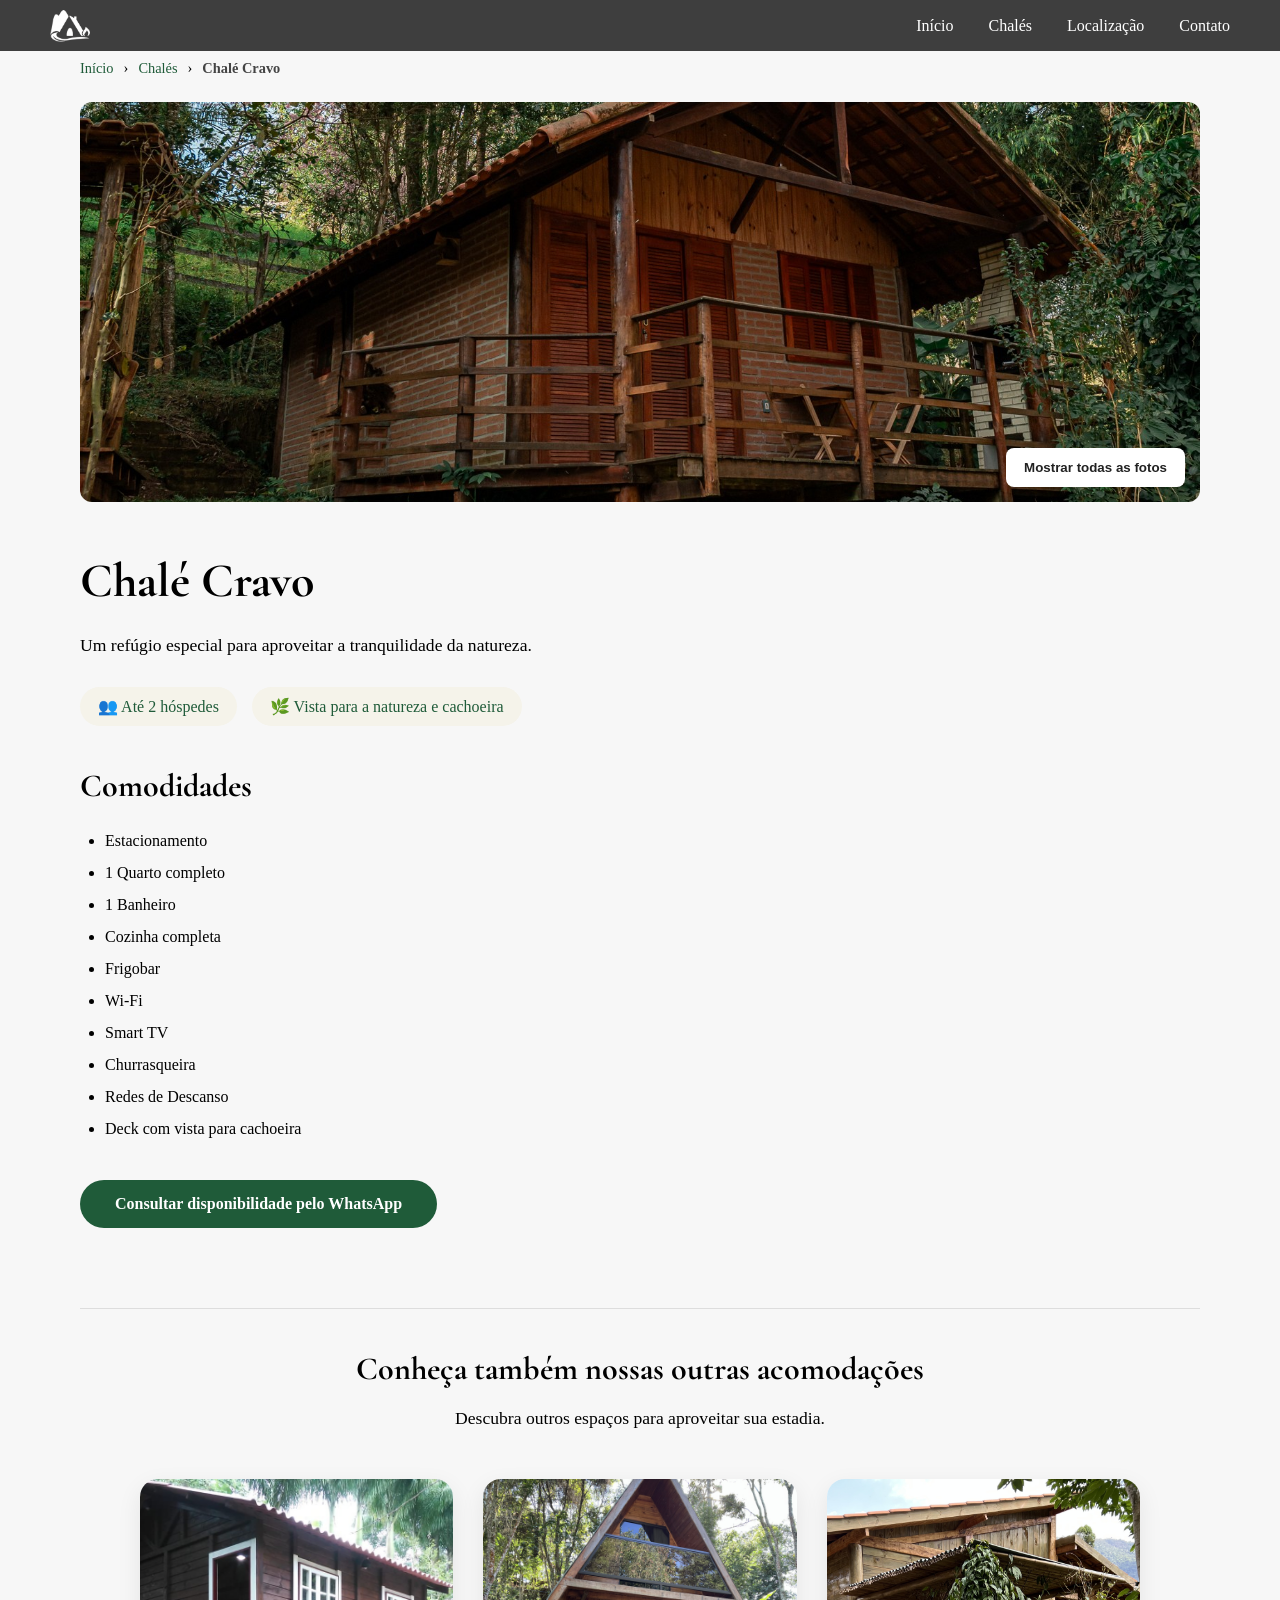
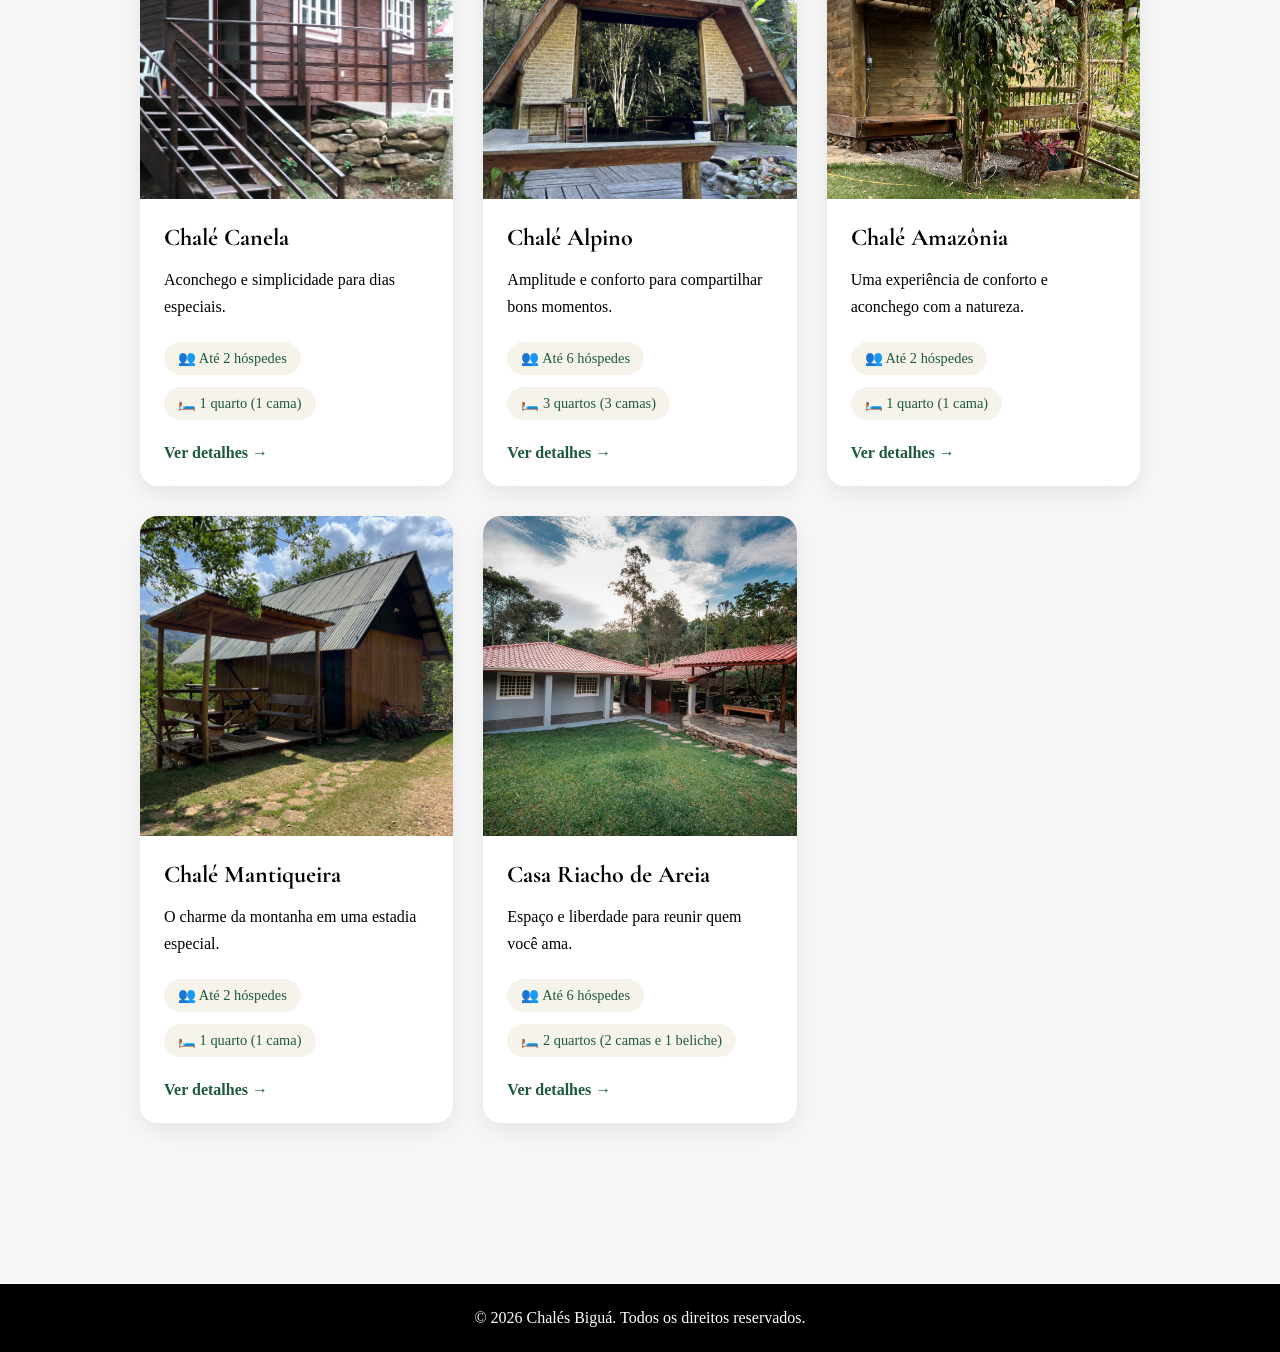
==== commit 8977cc1b: "Adicionando fotografias, melhorando footer entre outros" ====
--- a/chales/chale-1.html
+++ b/chales/chale-1.html
@@ -12,7 +12,7 @@
         <link rel="preconnect" href="https://fonts.googleapis.com">
         <link rel="preconnect" href="https://fonts.gstatic.com" crossorigin>
         <link href="https://fonts.googleapis.com/css2?family=Cormorant+Garamond:wght@500;600;700&family=Inter:wght@300;400;500;600&display=swap" rel="stylesheet">
-
+        <link rel="icon" type="image/png" href="../assets/images/favicon.png">
         <link rel="stylesheet" href="../assets/css/style.css">
         <link rel="stylesheet" href="../assets/css/chale-detalhes.css">
     </head>
@@ -50,13 +50,40 @@
 
                 <div class="container">
 
-                    <div class="chale-galeria">
-                        <img src="../assets/images/chale-cravo-capa.jpg" alt="Foto principal do chalé">
-
-                        <div class="chale-fotos">
-                            <img src="../assets/images/chale-cravo-capa.jpg" alt="Interior do chalé">
-                            <img src="../assets/images/chale-cravo-capa.jpg" alt="Detalhes do chalé">
-                        </div>
+                   <div class="chale-galeria">
+
+                        <div class="chale-foto-principal">
+
+                            <img src="../assets/images/chale-cravo-capa.jpg"
+                            alt="Foto principal do chalé">
+
+                            <button class="mostrar-fotos" type="button">
+                                Mostrar todas as fotos
+                            </button>
+
+                        </div>
+
+                    </div>
+
+                    <div class="galeria-expandida" id="galeriaExpandida">
+
+                        <button class="fechar-galeria" type="button">
+                            &times;
+                        </button>
+
+                        <div class="galeria-fotos">
+                            <img src="../assets/images/chale-cravo-capa.jpg" alt="Foto do Chalé Cravo">
+                            <img src="../assets/images/chale-cravo-001.jpg" alt="Foto do Chalé Cravo">
+                            <img src="../assets/images/chale-cravo-002.jpg" alt="Foto do Chalé Cravo">
+                            <img src="../assets/images/chale-cravo-003.jpg" alt="Foto do Chalé Cravo">
+                            <img src="../assets/images/chale-cravo-004.jpg" alt="Foto do Chalé Cravo">
+                            <img src="../assets/images/chale-cravo-005.jpg" alt="Foto do Chalé Cravo">
+                            <img src="../assets/images/chale-cravo-006.jpg" alt="Foto do Chalé Cravo">
+                            <img src="../assets/images/chale-cravo-007.jpg" alt="Foto do Chalé Cravo">
+                            <img src="../assets/images/chale-cravo-008.jpg" alt="Foto do Chalé Cravo">
+                            <img src="../assets/images/chale-cravo-009.jpg" alt="Foto do Chalé Cravo">
+                        </div>
+
                     </div>
 
                     <div class="chale-informacoes">
@@ -107,11 +134,6 @@
                                 <p>Descubra outros espaços para aproveitar sua estadia.</p>
                             </div>
 
-                            <div class="chales-carrossel">
-                                <button class="carrossel-arrow carrossel-prev" aria-label="Acomodações anteriores">
-                                    &#10094;
-                                </button>
-
                                 <div class="chales-container">
 
                                     <!-- Chalé Canela -->
@@ -199,11 +221,6 @@
                                         </div>
                                     </div>
                                 </div>
-                                
-                                <button class="carrossel-arrow carrossel-next" aria-label="Próximas acomodações">
-                                    &#10095;
-                                </button>
-                            </div>
                         </div>
                     </section>
                 </div>
--- a/assets/css/chale-detalhes.css
+++ b/assets/css/chale-detalhes.css
@@ -5,30 +5,34 @@
 }
 
 .chale-galeria {
-    display: grid;
-    grid-template-columns: 2fr 1fr;
-    gap: 15px;
     margin-bottom: 50px;
 }
 
-.chale-galeria > img {
-    width: 100%;
-    height: 500px;
+.chale-foto-principal {
+    position: relative;
+    width: 100%;
+}
+
+.chale-foto-principal img {
+    display: block;
+    width: 100%;
+    height: 400px;
     object-fit: cover;
+    object-position: center;
     border-radius: 12px;
 }
 
-.chale-fotos {
-    display: flex;
-    flex-direction: column;
-    gap: 15px;
-}
-
-.chale-fotos img {
-    width: 100%;
-    height: 242px;
-    object-fit: cover;
-    border-radius: 12px;
+.mostrar-fotos {
+    position: absolute;
+    bottom: 20px;
+    right: 20px;
+    padding: 12px 18px;
+    background: white;
+    color: #222;
+    border: none;
+    border-radius: 8px;
+    cursor: pointer;
+    font-weight: 600;
 }
 
 .chale-informacoes {
@@ -137,6 +141,10 @@
     .outros-chales {
         gap: 15px;
     }
+
+    .chale-foto-principal img {
+    height: 220px;
+}
 }
 
 /*Estilo do breadcrumb (trilha de navegação das páginas dos chalés)*/
@@ -161,4 +169,57 @@
 .breadcrumb .current {
     color: var(--color-text);
     font-weight: 600;
+}
+
+
+.mostrar-fotos {
+    position: absolute;
+    bottom: 15px;
+    right: 15px;
+    padding: 12px 18px;
+    background: white;
+    color: #222;
+    border: none;
+    border-radius: 8px;
+    cursor: pointer;
+    font-weight: 600;
+}
+
+.galeria-expandida {
+    display: none;
+    position: fixed;
+    inset: 0;
+    z-index: 2000;
+    background: #F2EEE5;
+    overflow-y: auto;
+    padding: 60px 20px;
+}
+
+.galeria-fotos {
+    display: flex;
+    flex-direction: column;
+    align-items: center;
+    gap: 25px;
+}
+
+.galeria-fotos img {
+    width: 100%;
+    max-width: 900px;
+    height: auto;
+    border-radius: 8px;
+}
+
+.fechar-galeria {
+    position: fixed;
+    top: 20px;
+    right: 30px;
+    background: none;
+    border: none;
+    color: #222;
+    font-size: 2.5rem;
+    cursor: pointer;
+    z-index: 2001;
+}
+.chale-fotos {
+    display: none;
 }
